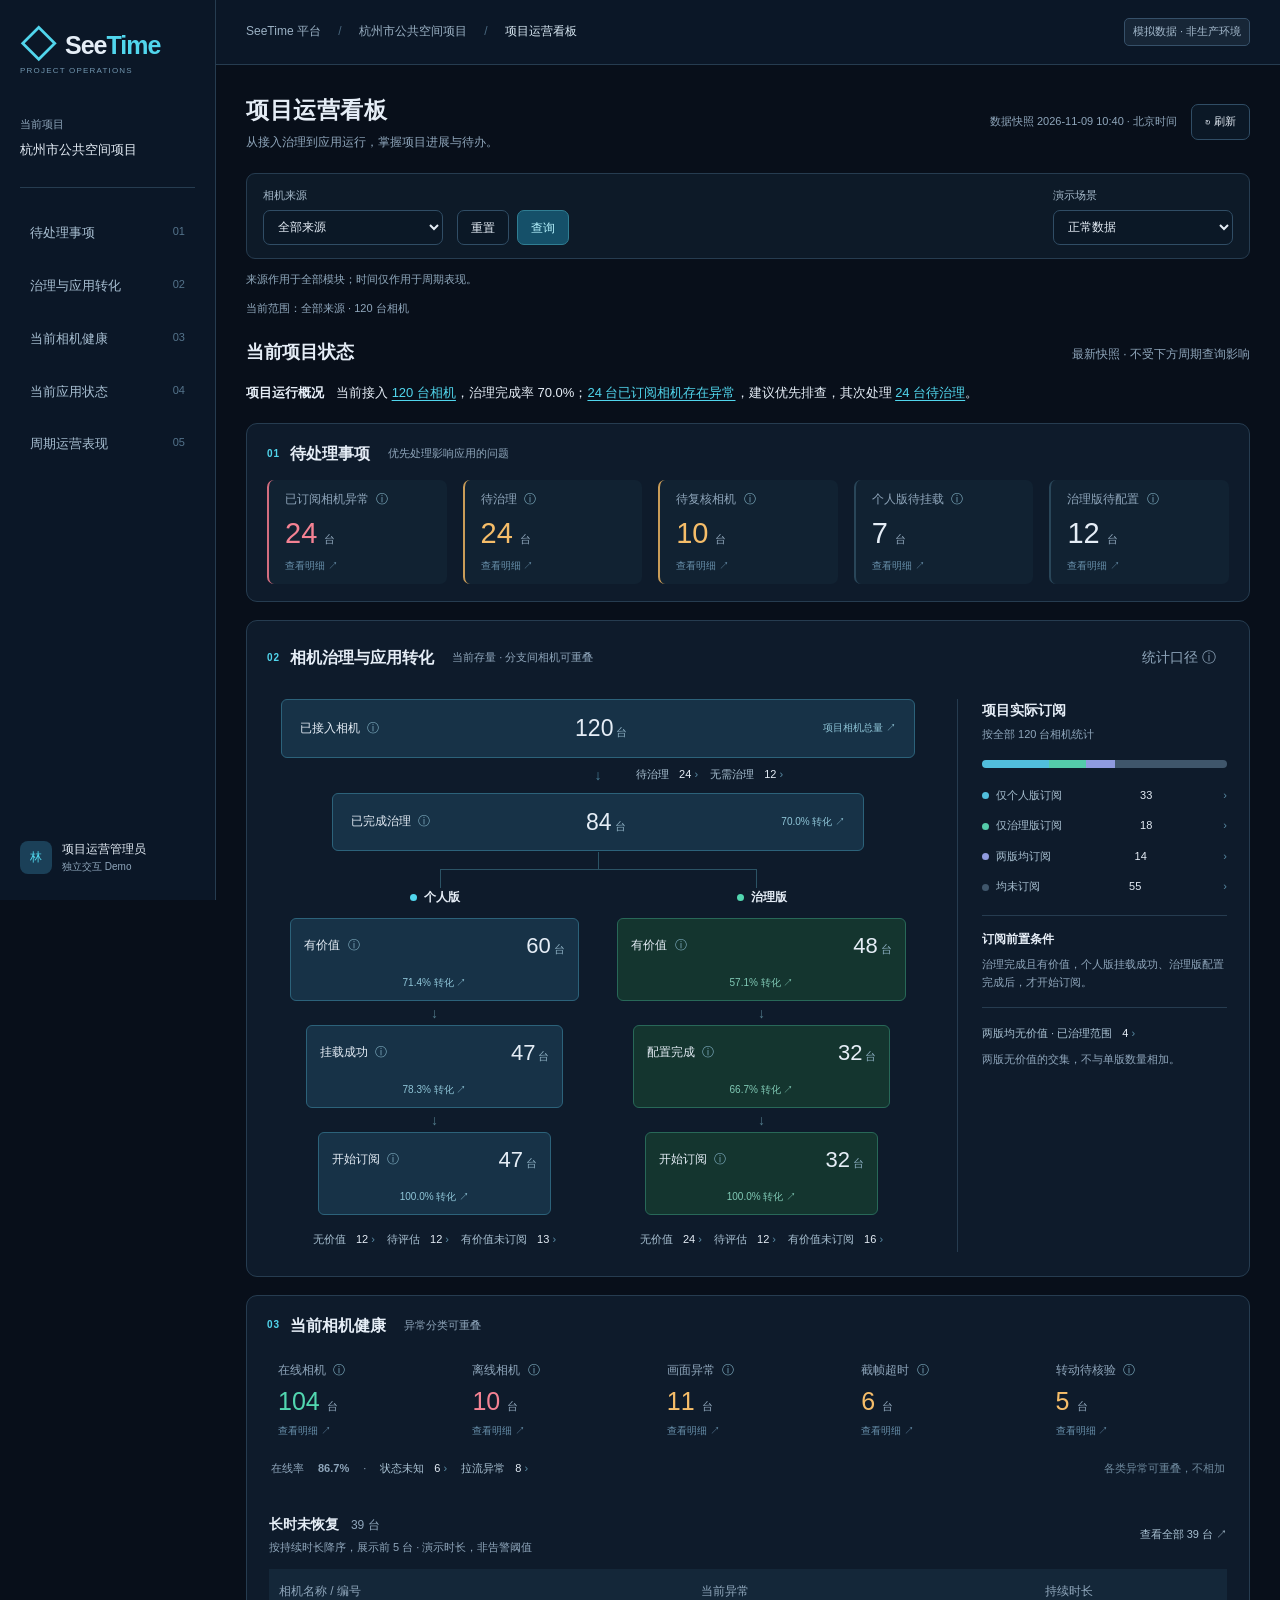
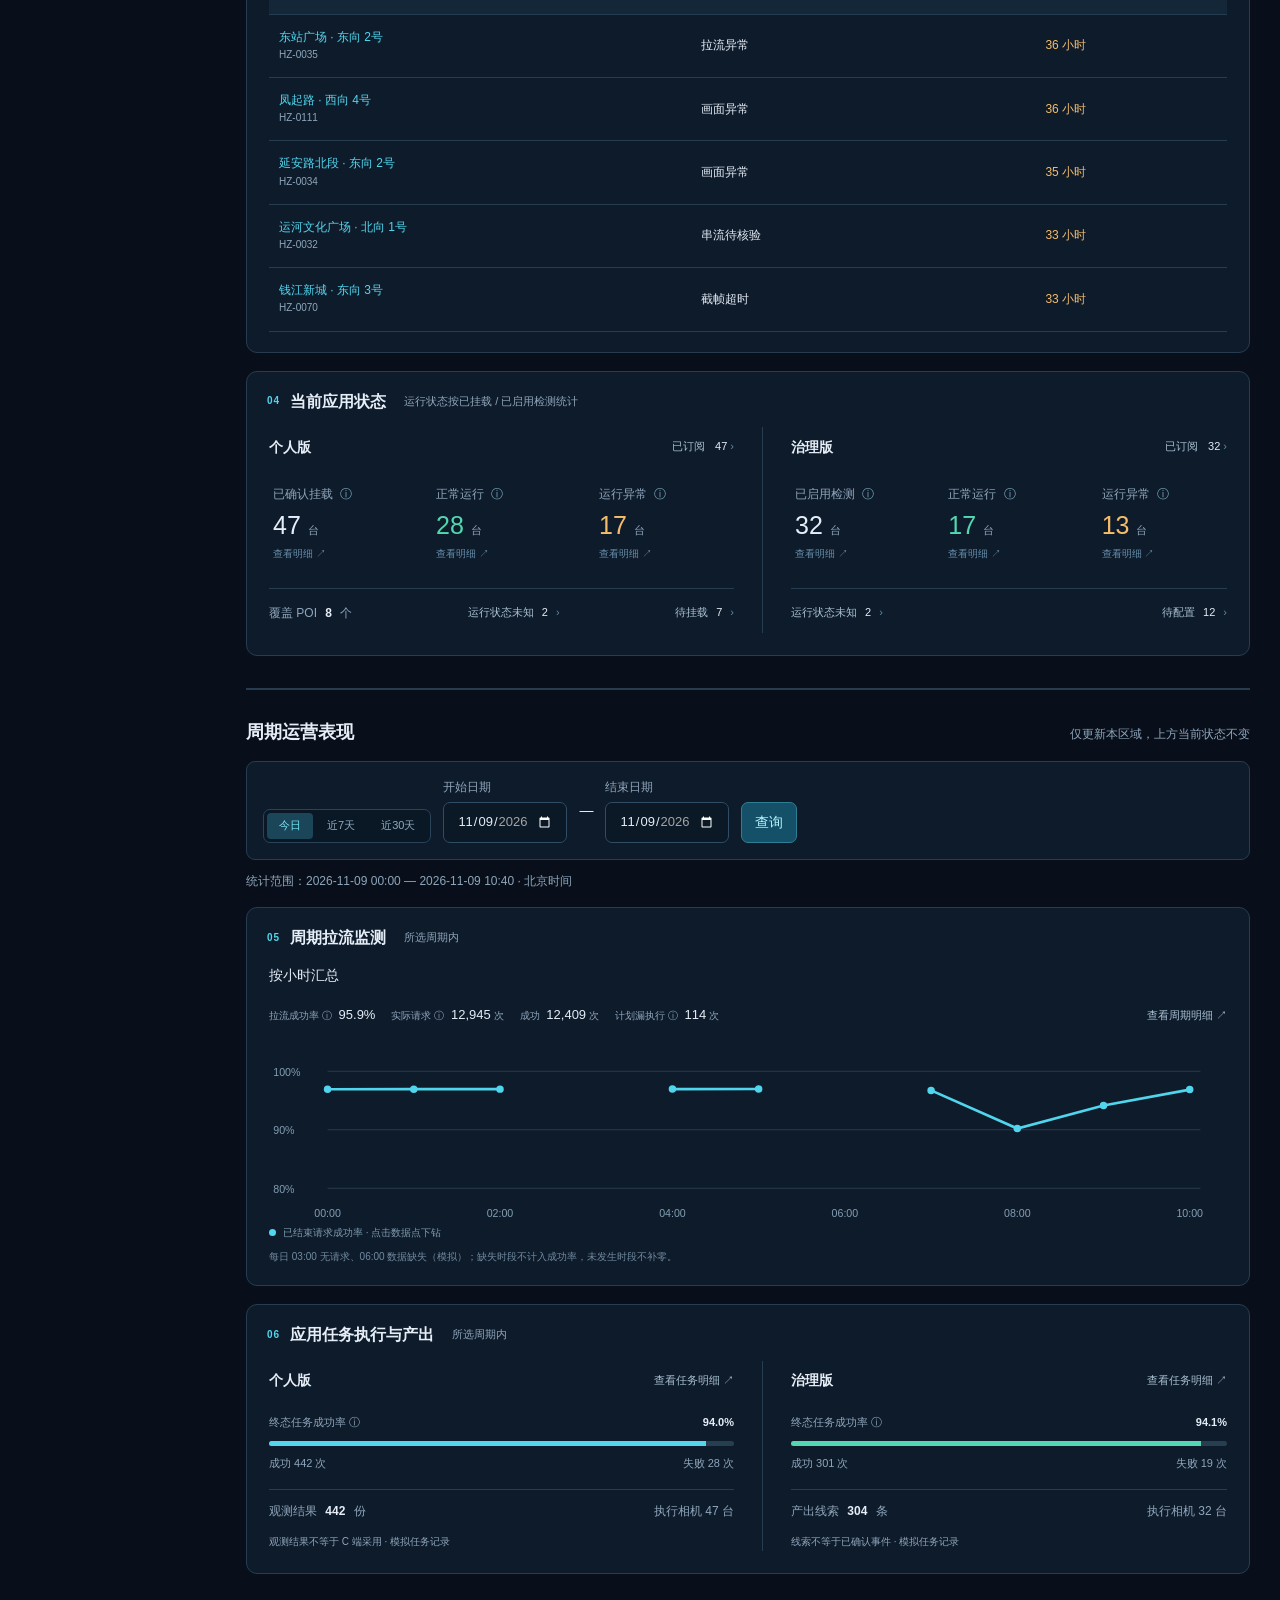
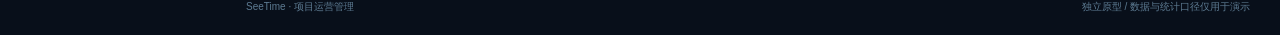
==== project-dashboard/index.html @ de6d5158 "fix: align dashboard subscription gates and anomaly review" ====
<!doctype html>
<html lang="zh-CN">
<head><meta charset="utf-8"><meta name="viewport" content="width=device-width,initial-scale=1"><title>SeeTime · 项目运营看板 Demo</title><link rel="stylesheet" href="css/dashboard.css"><link rel="stylesheet" href="css/platform.css?v=1"></head>
<body>
<aside class="sidebar"><a class="brand" href="#"><span class="brand-icon">◇</span>See<span>Time</span></a><div class="side-caption">PROJECT OPERATIONS</div><div class="project-label">当前项目</div><div class="project-name">杭州市公共空间项目</div><nav aria-label="模块导航"><a href="#tasks">待处理事项<span>01</span></a><a href="#conversion">治理与应用转化<span>02</span></a><a href="#health">当前相机健康<span>03</span></a><a href="#applications">当前应用状态<span>04</span></a><a href="#period">周期运营表现<span>05</span></a></nav><div class="sidebar-bottom"><span class="avatar">林</span><div>项目运营管理员<small>独立交互 Demo</small></div></div></aside>
<div class="shell"><header class="topbar"><span>SeeTime 平台 <i>/</i> 杭州市公共空间项目 <i>/</i> <strong>项目运营看板</strong></span><span class="demo-badge">模拟数据 · 非生产环境</span></header>
<main><div class="page-heading"><div><h1>项目运营看板</h1><p>从接入治理到应用运行，掌握项目进展与待办。</p></div><div class="update"><span id="updated">数据快照 2026-11-09 10:40 · 北京时间</span><button id="refresh">↻ 刷新</button></div></div>
<form id="filters" class="filters"><label>相机来源<select id="source"><option value="">全部来源</option><option>城市视频平台</option><option>社会接入</option></select></label><div class="filter-actions"><button type="button" id="reset">重置</button><button class="primary" type="submit">查询</button></div><label class="scenario">演示场景<select id="scenario"><option value="normal">正常数据</option><option value="empty">暂无相机</option><option value="failure">监测加载失败</option></select></label></form>
<p id="filter-message" class="time-note" role="status"></p><div id="scope" class="scope"></div><div class="region-heading"><h2>当前项目状态</h2><span>最新快照 · 不受下方周期查询影响</span></div><p id="project-summary" class="project-summary" aria-live="polite"></p><div id="dashboard"></div>
<footer>SeeTime · 项目运营管理 <span>独立原型 / 数据与统计口径仅用于演示</span></footer></main></div>
<dialog id="details"><div class="drawer-header"><div><small id="detail-context"></small><h2 id="detail-title"></h2></div><button id="close-details" aria-label="关闭明细">×</button></div><div id="detail-body"></div></dialog>
<div id="toast" role="status"></div>
<div id="metric-tooltip" role="tooltip" hidden></div>
<script src="js/platform-context.js?v=1"></script><script src="js/data.js"></script><script src="js/metrics.js"></script><script src="js/metric-help.js"></script><script src="js/app.js"></script>
<script src="js/platform-ready.js?v=1"></script></body></html>
---- project-dashboard/css/dashboard.css ----
:root{color-scheme:dark;--bg:#080f1a;--panel:#0e1b2b;--surface:#142738;--line:#263c50;--text:#e5edf6;--muted:#8fa6bb;--cyan:#51d6ed;--green:#52d7b0;--amber:#f5bd69;--red:#f48293}*{box-sizing:border-box}html{scroll-behavior:smooth;scroll-padding-top:25px}body{margin:0;background:var(--bg);color:var(--text);font:14px/1.6 -apple-system,BlinkMacSystemFont,"Segoe UI","PingFang SC",sans-serif}button,input,select{font:inherit}button,select,input{border:1px solid #304d65;border-radius:7px;color:var(--text);background:#0b1826;padding:8px 13px}button{cursor:pointer;transition:background .15s,border-color .15s}button:hover{background:#1b3448;border-color:#4e96ac}button:focus-visible,a:focus-visible,input:focus-visible,select:focus-visible,[role=button]:focus-visible{outline:2px solid var(--cyan);outline-offset:3px}a{color:inherit;text-decoration:none}button.primary{background:#155069;border-color:#307e93;color:#b7f4ff}button.quiet{border:0;color:var(--muted);background:transparent}h1,h2,h3,p{margin:0}h1{font-size:23px;font-weight:600;letter-spacing:.5px}h2{font-size:16px;font-weight:600}h3{font-size:14px;font-weight:600}p,small{color:var(--muted)}small{font-size:12px}strong,b{font-weight:600}.sidebar{width:216px;background:#0b1727;position:fixed;inset:0 auto 0 0;border-right:1px solid var(--line);padding:25px 20px;display:flex;flex-direction:column}.brand{font-size:25px;font-weight:700;display:flex;align-items:center;letter-spacing:-1px}.brand>span:last-child{color:var(--cyan)}.brand-icon{font-size:36px;color:var(--cyan);margin-right:10px}.side-caption{font-size:9px;letter-spacing:2px;color:#7296af;padding:0 0 38px 44px}.project-label{font-size:11px;color:var(--muted);margin-bottom:7px}.project-name{font-size:13px;padding-bottom:26px;border-bottom:1px solid var(--line)}nav{margin-top:24px;display:grid;gap:10px}nav a{padding:11px 10px;border-radius:7px;color:#a8bfd2;font-size:13px;display:flex;justify-content:space-between}nav a:hover{background:#163246;color:var(--cyan)}nav a span{color:#54738b;font-size:11px}.sidebar-bottom{margin-top:auto;display:flex;gap:10px;font-size:12px;align-items:center}.sidebar-bottom small{display:block;font-size:10px}.avatar{background:#1b4058;border-radius:8px;padding:7px 10px;color:var(--cyan)}.shell{margin-left:216px}.topbar{height:65px;padding:0 30px;border-bottom:1px solid var(--line);display:flex;align-items:center;justify-content:space-between;font-size:12px;background:#0b1727;color:#9bb1c4}.topbar i{font-style:normal;padding:0 14px;color:#49677e}.topbar strong{color:#d9e8f3;font-weight:400}.demo-badge{border:1px solid #365069;border-radius:5px;padding:4px 8px;font-size:11px;color:#a4b9cc;background:#172637;white-space:nowrap}main{padding:27px 30px 20px;max-width:1760px;margin:auto}.page-heading{display:flex;justify-content:space-between;align-items:center;margin-bottom:21px}.page-heading p{font-size:12px;margin-top:4px}.update{display:flex;gap:14px;align-items:center;color:var(--muted);font-size:11px}.filters{padding:13px 16px;border:1px solid var(--line);border-radius:9px;display:flex;gap:14px;align-items:end;background:#0d1a28}.filters label{display:grid;gap:5px;font-size:11px;color:#a5b9ca}.filters select{min-width:180px;font-size:12px;height:35px;padding:5px 10px}.filter-actions{display:flex;gap:8px}.filter-actions button{font-size:12px;height:35px}.filters .scenario{margin-left:auto}.scope{font-size:11px;color:var(--muted);margin:12px 0}.panel{border:1px solid var(--line);background:var(--panel);border-radius:11px;margin-bottom:18px;overflow:hidden}.section-heading{display:flex;justify-content:space-between;align-items:center;padding:17px 20px 13px;gap:12px}.section-heading>div:first-child{display:flex;align-items:center;gap:10px;flex-wrap:wrap}.section-no{font-size:10px;letter-spacing:1px;color:var(--cyan);font-weight:600}.section-sub{color:var(--muted);font-size:11px;margin-left:8px}.task-grid{display:grid;grid-template-columns:repeat(4,1fr);padding:0 20px 17px;gap:16px}.metric{text-align:left;border:0;background:transparent;padding:10px 16px;min-width:0;border-radius:7px}.metric>span{font-size:12px;color:var(--muted);display:block}.metric strong{font-size:29px;font-weight:500;line-height:1.7;display:block;font-variant-numeric:tabular-nums}.metric strong small{font-size:11px;margin-left:7px;font-weight:400}.metric em{font-size:10px;color:#668da8;font-style:normal;display:block}.task-grid .metric{border-left:2px solid #294659;background:#112232}.task-grid .metric.red{border-color:#d36d7f}.task-grid .metric.amber{border-color:#c99c58}.red{color:var(--red)}.green{color:var(--green)}.amber{color:var(--amber)}.cyan{color:var(--cyan)}.conversion-layout{display:grid;grid-template-columns:minmax(0,1fr) 270px;padding:9px 22px 24px;gap:30px}.funnel{padding:0 12px}.funnel-trunk{max-width:660px;margin:auto}.funnel-stage{width:var(--width);margin:auto;display:flex;align-items:center;justify-content:space-between;gap:12px;background:#173247;border:1px solid #2c627a;border-radius:6px;padding:10px 18px}.funnel-stage>span:first-child{font-size:12px}.funnel-stage strong{font-size:23px;font-weight:500;white-space:nowrap}.funnel-stage small{font-size:11px;color:#8caec1}.funnel-stage .conversion{font-size:10px;color:#8fc5d7;white-space:nowrap}.trunk-connector{height:35px;display:flex;align-items:center;justify-content:center;position:relative;color:#4c829b}.trunk-connector>div{position:absolute;left:56%;display:flex;gap:12px}.text-link{padding:3px 0;border:0;background:transparent;color:#a8c0d1;font-size:11px;border-radius:0;text-align:left}.text-link b{margin-left:7px;color:var(--text);font-weight:500}.text-link>span{color:#5a8ca6}.text-link:hover{color:var(--cyan);background:transparent}.branch-line{height:19px;width:50%;border:1px solid #2b5365;border-bottom:0;margin:18px auto 0;position:relative}.branch-line:before{content:'';height:18px;border-left:1px solid #2b5365;position:absolute;left:50%;top:-18px}.funnel-branches{display:grid;grid-template-columns:1fr 1fr;gap:20px}.funnel-branch h3{font-size:12px;text-align:center;margin:0 0 10px}.dot{display:inline-block;width:7px;height:7px;border-radius:50%;background:var(--cyan);margin-right:7px}.governance .dot{background:var(--green)}.funnel-branch .funnel-stage{flex-wrap:wrap;padding:9px 13px}.funnel-branch .conversion{width:100%;font-size:10px;text-align:center}.funnel-branch .funnel-stage strong{font-size:22px}.governance .funnel-stage{background:#14352f;border-color:#286858}.governance .conversion{color:#80c9b5}.flow-arrow{text-align:center;color:#527c8c;line-height:24px}.branch-exits{display:flex;justify-content:center;gap:12px;flex-wrap:wrap;margin-top:13px}.conversion-aside{border-left:1px solid var(--line);padding-left:24px}.conversion-aside p{font-size:11px;margin:5px 0 12px}.subscription-bar{display:flex;height:8px;border-radius:4px;overflow:hidden;margin:16px 0}.seg-0{background:#51bedc}.seg-1{background:#54cbaa}.seg-2{background:#8f9bdf}.seg-3{background:#3f566b}.subscription-list>div{display:flex;align-items:center;margin:7px 0}.subscription-list .text-link{flex:1;display:flex;justify-content:space-between}.aside-rule{border-top:1px solid var(--line);padding-top:14px;margin-top:16px}.aside-rule h3{font-size:12px;margin-bottom:7px}.aside-rule>.text-link{display:block}.health-metrics{display:grid;grid-template-columns:repeat(5,1fr);padding:0 15px}.health-metrics .metric strong{font-size:25px}.health-note{padding:8px 24px 16px;display:flex;align-items:center;gap:14px;font-size:11px;color:var(--muted);flex-wrap:wrap}.health-note>span:last-child{margin-left:auto;color:#6e899d}.monitor-grid{padding:20px 22px;border-top:1px solid var(--line);display:grid;grid-template-columns:minmax(0,1fr) 240px;gap:25px}.trend-head{display:flex;align-items:center;justify-content:space-between;gap:8px}.trend-controls{display:flex;gap:9px;align-items:center}.segmented{display:flex;gap:2px;background:#0a1826;border-radius:7px;border:1px solid #29445a;padding:3px}.segmented button{border:0;background:transparent;color:#8ea8bc;padding:4px 12px;font-size:11px;border-radius:4px}.segmented button.active{background:#1b4558;color:#76e6f7}.trend-controls input{font-size:11px;padding:5px;width:128px}.chart-summary{display:flex;gap:16px;margin:18px 0 6px;align-items:center;font-size:10px;color:var(--muted);flex-wrap:wrap}.chart-summary b{color:var(--text);margin-left:4px;font-size:13px;font-weight:500}.chart-summary .text-link{margin-left:auto}.trend-chart{width:100%;display:block;min-height:160px}.trend-chart text{fill:#839eb3;font-size:10px}.chart-point{cursor:pointer}.chart-point:hover circle:last-of-type{r:6;fill:#fff}.chart-foot{display:flex;justify-content:space-between;font-size:10px;color:#7e9bb0;gap:12px;flex-wrap:wrap}.chart-note{font-size:10px;margin-top:8px;color:#728ba1}.abnormal-list{padding-left:22px;border-left:1px solid var(--line)}.abnormal-list p{font-size:11px;margin:4px 0 9px}.abnormal-row{display:flex;justify-content:space-between;align-items:center;gap:8px;width:100%;border:0;border-radius:0;border-bottom:1px solid var(--line);padding:13px 0;background:transparent;text-align:left}.abnormal-row strong{font-size:11px;font-weight:400}.abnormal-row small{display:block;font-size:10px}.abnormal-row b{font-size:13px;color:var(--amber);font-weight:500}.abnormal-list>small{font-size:10px;display:block;margin-top:12px}.applications{display:grid;grid-template-columns:1fr 1fr;padding:0 22px 22px;gap:28px}.app-block+.app-block{border-left:1px solid var(--line);padding-left:28px}.app-title{display:flex;align-items:center;gap:10px;padding:8px 0}.app-title p{font-size:11px}.app-title>.text-link{margin-left:auto}.app-icon{color:var(--cyan);font-size:25px}.governance .app-icon{color:var(--green)}.app-metrics{display:grid;grid-template-columns:repeat(3,1fr);margin:8px -12px}.app-metrics .metric strong{font-size:25px}.execution{margin-top:14px}.execution>div:not(.execution-track){display:flex;justify-content:space-between;font-size:11px;color:var(--muted)}.execution b{color:var(--text)}.execution-track{height:5px;background:#253e50;border-radius:5px;margin:9px 0;overflow:hidden}.execution-track>span{height:100%;display:block;background:var(--cyan)}.governance .execution-track>span{background:var(--green)}.app-bottom{display:flex;justify-content:space-between;align-items:center;border-top:1px solid var(--line);padding-top:12px;margin:16px 0 8px;font-size:12px;color:var(--muted)}.app-bottom b{color:var(--text);margin:0 5px}.app-block>small{font-size:10px}footer{display:flex;justify-content:space-between;color:#5d7b92;font-size:10px;margin-top:25px}.empty{text-align:center;padding:55px 20px}.empty p{margin:8px 0 18px}.empty-banner{padding:12px;background:#102a3c;border:1px solid #315d74;color:#afd9e8;border-radius:8px;margin-bottom:15px}.no-data{text-align:center;padding:25px;color:var(--muted)}dialog{position:fixed;inset:0 0 0 auto;margin:0;height:100dvh;max-height:100dvh;width:min(760px,95vw);max-width:95vw;border:0;border-left:1px solid #35536d;background:#101f30;color:var(--text);padding:0;box-shadow:-15px 0 70px #0007}dialog::backdrop{background:#020a14a8;backdrop-filter:blur(3px)}.drawer-header{padding:23px 25px;display:flex;justify-content:space-between;gap:20px;align-items:center;border-bottom:1px solid var(--line);position:sticky;top:0;background:#101f30;z-index:1}.drawer-header small{font-size:11px}.drawer-header h2{margin-top:7px;font-size:19px}.drawer-header button{font-size:20px;padding:1px 10px}#detail-body{padding:22px 25px}.drawer-description{font-size:12px;margin-bottom:18px}.table-wrap{overflow:auto}table{width:100%;border-collapse:collapse;font-size:12px;white-space:nowrap}th{text-align:left;font-weight:400;color:var(--muted);background:#142739}th,td{padding:13px 10px;border-bottom:1px solid var(--line)}.camera-link{background:transparent;border:0;padding:0;text-align:left;color:var(--cyan);font-size:12px}.camera-link small{display:block;font-size:10px}.definition h3{margin:22px 0 8px}.definition p{font-size:13px}.camera-profile dl>div{display:grid;grid-template-columns:130px 1fr;padding:15px 0;border-bottom:1px solid var(--line)}dt{color:var(--muted)}dd{margin:0}.camera-profile p{font-size:12px;margin-top:24px}#toast{position:fixed;bottom:25px;left:50%;transform:translateX(-50%);padding:10px 20px;background:#1a4b49;border:1px solid #3b8e88;border-radius:8px;opacity:0;pointer-events:none;transition:opacity .2s;font-size:12px;z-index:5}#toast.visible{opacity:1}
@media(min-width:1700px){main{padding:32px 42px}.conversion-layout{grid-template-columns:1fr 320px}.funnel{padding:0 50px}.monitor-grid{grid-template-columns:1fr 300px}.funnel-stage{padding:12px 20px}}
@media(max-width:1200px){.sidebar{width:175px;padding:20px 12px}.shell{margin-left:175px}main{padding:22px 20px}.topbar{padding:0 20px}.section-sub{display:none}.conversion-layout{grid-template-columns:1fr 230px;gap:15px}.funnel{padding:0}.monitor-grid{grid-template-columns:1fr}.abnormal-list{border-left:0;padding-left:0;display:none}.branch-exits{gap:7px}.filters select{min-width:145px}.funnel-stage .conversion{font-size:9px}.trunk-connector>div{left:58%}}
@media(max-width:850px){.sidebar{display:none}.shell{margin-left:0}.topbar{height:54px}.topbar>span:first-child{font-size:10px}.topbar i{padding:0 5px}.conversion-layout{grid-template-columns:1fr}.conversion-aside{border-left:0;border-top:1px solid var(--line);padding:15px 0 0;display:grid;grid-template-columns:1fr 1fr;gap:10px 25px}.conversion-aside>h3,.conversion-aside>p,.subscription-bar{grid-column:1/-1;margin:0}.subscription-list{grid-row:4/6}.aside-rule{margin:0;border:0;padding:0}.task-grid{gap:8px;padding:0 12px 14px}.metric{padding:8px}.metric strong{font-size:24px}.filters{flex-wrap:wrap}.filters .scenario{margin-left:0}.filters select{min-width:140px}.applications{gap:18px}.app-block+.app-block{padding-left:18px}.update>span{display:none}}
@media(max-width:540px){main{padding:18px 12px}.topbar .demo-badge{display:none}h1{font-size:21px}.page-heading p{font-size:11px}.filters label{flex:1}.filters select{min-width:0;width:100%}.filters .scenario{flex-basis:100%;display:flex;align-items:center}.filters .scenario select{width:auto;flex:1}.task-grid{grid-template-columns:repeat(2,1fr)}.section-heading{padding:16px 14px;flex-wrap:wrap}.conversion-layout{padding:6px 12px 18px}.funnel-stage{padding:8px 10px;gap:5px}.funnel-stage .conversion{font-size:9px}.funnel-stage strong{font-size:20px}.trunk-connector>div{gap:5px;left:57%}.text-link{font-size:10px}.funnel-branches{gap:8px}.funnel-branch .funnel-stage{padding:7px}.funnel-branch .funnel-stage>span:first-child{font-size:11px}.funnel-branch .funnel-stage strong{font-size:19px}.branch-exits{flex-direction:column;align-items:center}.conversion-aside{grid-template-columns:1fr}.subscription-list{grid-row:auto}.aside-rule{border-top:1px solid var(--line);padding-top:12px}.health-metrics{grid-template-columns:repeat(3,1fr);padding:0 8px}.health-note{padding:8px 16px;font-size:10px;gap:8px}.monitor-grid{padding:15px 12px}.trend-head{flex-wrap:wrap}.chart-summary{gap:8px}.trend-chart{min-height:140px}.applications{grid-template-columns:1fr;padding:0 15px 20px}.app-block+.app-block{padding:20px 0 0;border-left:0;border-top:1px solid var(--line)}footer{gap:10px;flex-wrap:wrap}.drawer-header{padding:18px}#detail-body{padding:18px}}
@media(prefers-reduced-motion:reduce){*{scroll-behavior:auto!important;transition:none!important}}
.app-extra{display:flex;justify-content:space-between;margin-bottom:7px}.brand-icon{line-height:1}.side-caption{white-space:nowrap;font-size:8px;letter-spacing:1.2px;padding-left:0}
.time-note{font-size:11px;color:#90a9bd;margin:12px 0 0}.help-icon{font-style:normal;color:#7eacbf;font-size:12px;margin-left:4px}.metric:hover .help-icon,.metric:focus .help-icon{color:var(--cyan)}#metric-tooltip{position:fixed;z-index:20;max-width:min(340px,calc(100vw - 20px));padding:13px 15px;border:1px solid #44647b;border-radius:8px;background:#192e40;color:#d6e4ef;box-shadow:0 8px 30px #0005;font-size:12px;line-height:1.8;pointer-events:none}#metric-tooltip[hidden]{display:none}
@media(max-width:850px){.update>span{display:block;max-width:145px;font-size:10px}.page-heading{gap:12px}.update{flex-wrap:wrap;justify-content:flex-end;gap:5px}.time-note{font-size:10px}}

.project-summary{display:flex;align-items:baseline;gap:12px;margin:0 0 18px;line-height:1.9;color:var(--text);font-size:13px}.project-summary>strong{flex-shrink:0;font-size:13px}.summary-link{display:inline;border:0;border-radius:2px;background:transparent;padding:0;color:var(--cyan);font:inherit;text-decoration:underline;text-underline-offset:3px}.summary-link:hover{background:transparent;color:#b7f4ff}@media(max-width:540px){.project-summary{display:block}.project-summary>strong{display:block;margin-bottom:4px}}

.region-heading{display:flex;align-items:baseline;justify-content:space-between;gap:12px;margin:20px 0 14px}.region-heading h2{font-size:18px}.region-heading>span{font-size:12px;color:var(--muted)}.period-region{border-top:2px solid var(--line);margin-top:32px;padding-top:8px}.period-filter{display:flex;align-items:end;gap:12px;flex-wrap:wrap;padding:16px;background:var(--panel);border:1px solid var(--line);border-radius:9px}.period-filter label{display:grid;gap:5px;font-size:12px;color:var(--muted)}.period-filter>span{align-self:center}.period-filter input{max-width:100%;font-size:13px}.period-range{font-size:12px;margin:12px 0 16px}.period-chart{padding:0 22px 20px}.current-abnormal{padding:0 22px 20px}.current-abnormal .abnormal-list{border-left:0;padding-left:0}.current-abnormal .abnormal-row{display:inline-flex;width:31%;margin-right:2%;vertical-align:top}#period-message{color:var(--amber);font-size:12px}@media(max-width:650px){.region-heading{align-items:start;flex-direction:column;gap:4px}.period-filter{gap:8px}.period-filter .segmented{width:100%}.current-abnormal .abnormal-row{display:flex;width:100%;margin-right:0}.period-chart{padding:0 12px 16px}}

/* Keep operational exceptions available at narrow widths. */
.current-abnormal .abnormal-list{display:block}#filter-message.amber{color:var(--amber)}[data-help]:focus-visible{outline:2px solid var(--cyan);outline-offset:3px}#back-detail{margin-bottom:16px;color:var(--cyan)}

/* Bounded anomaly preview and full-list browsing. */
.task-grid{grid-template-columns:repeat(5,minmax(0,1fr))}.abnormal-heading{display:flex;justify-content:space-between;align-items:center;gap:16px;margin:16px 0 12px}.abnormal-heading h3 small{font-size:12px;color:var(--muted);font-weight:400;margin-left:8px}.abnormal-heading p{font-size:11px;color:var(--muted);margin-top:4px}.abnormal-table{white-space:normal;table-layout:fixed}.abnormal-table th:first-child{width:44%}.abnormal-table th:last-child{width:20%}.abnormal-table td{overflow-wrap:anywhere}.abnormal-filter{display:flex;gap:10px;align-items:end;flex-wrap:wrap;margin-bottom:18px}.abnormal-filter label{display:grid;gap:5px;flex:1;min-width:130px;color:var(--muted);font-size:12px}.abnormal-filter input,.abnormal-filter select{width:100%;min-width:0}.abnormal-pagination{display:flex;gap:10px;justify-content:flex-end;align-items:center;margin-top:18px;font-size:12px}button:disabled{opacity:.4;cursor:default}@media(max-width:850px){.task-grid{grid-template-columns:repeat(3,minmax(0,1fr))}}@media(max-width:540px){.task-grid{grid-template-columns:repeat(2,minmax(0,1fr))}.current-abnormal{padding:0 12px 16px}.abnormal-heading{align-items:start}.abnormal-table th,.abnormal-table td{padding:10px 5px}.abnormal-heading .text-link{white-space:nowrap}}
---- project-dashboard/css/platform.css ----
body.platform-embedded>.sidebar,body.platform-embedded .topbar,body.platform-embedded main>footer{display:none}body.platform-embedded .shell{margin-left:0}body.platform-embedded main{max-width:none;padding:20px 24px 32px}.platform-scope{display:flex;align-items:center;flex-wrap:wrap;gap:10px;margin:0 0 16px;padding:10px 12px;border:1px solid #30465e;border-radius:7px;color:#9fb7c9;font-size:12px;background:#0f2030}.platform-scope span{flex:1;min-width:200px}.platform-scope button{font-size:12px}@media(max-width:600px){body.platform-embedded main{padding:16px 12px}.page-heading{flex-wrap:wrap}.update{margin-left:auto}}
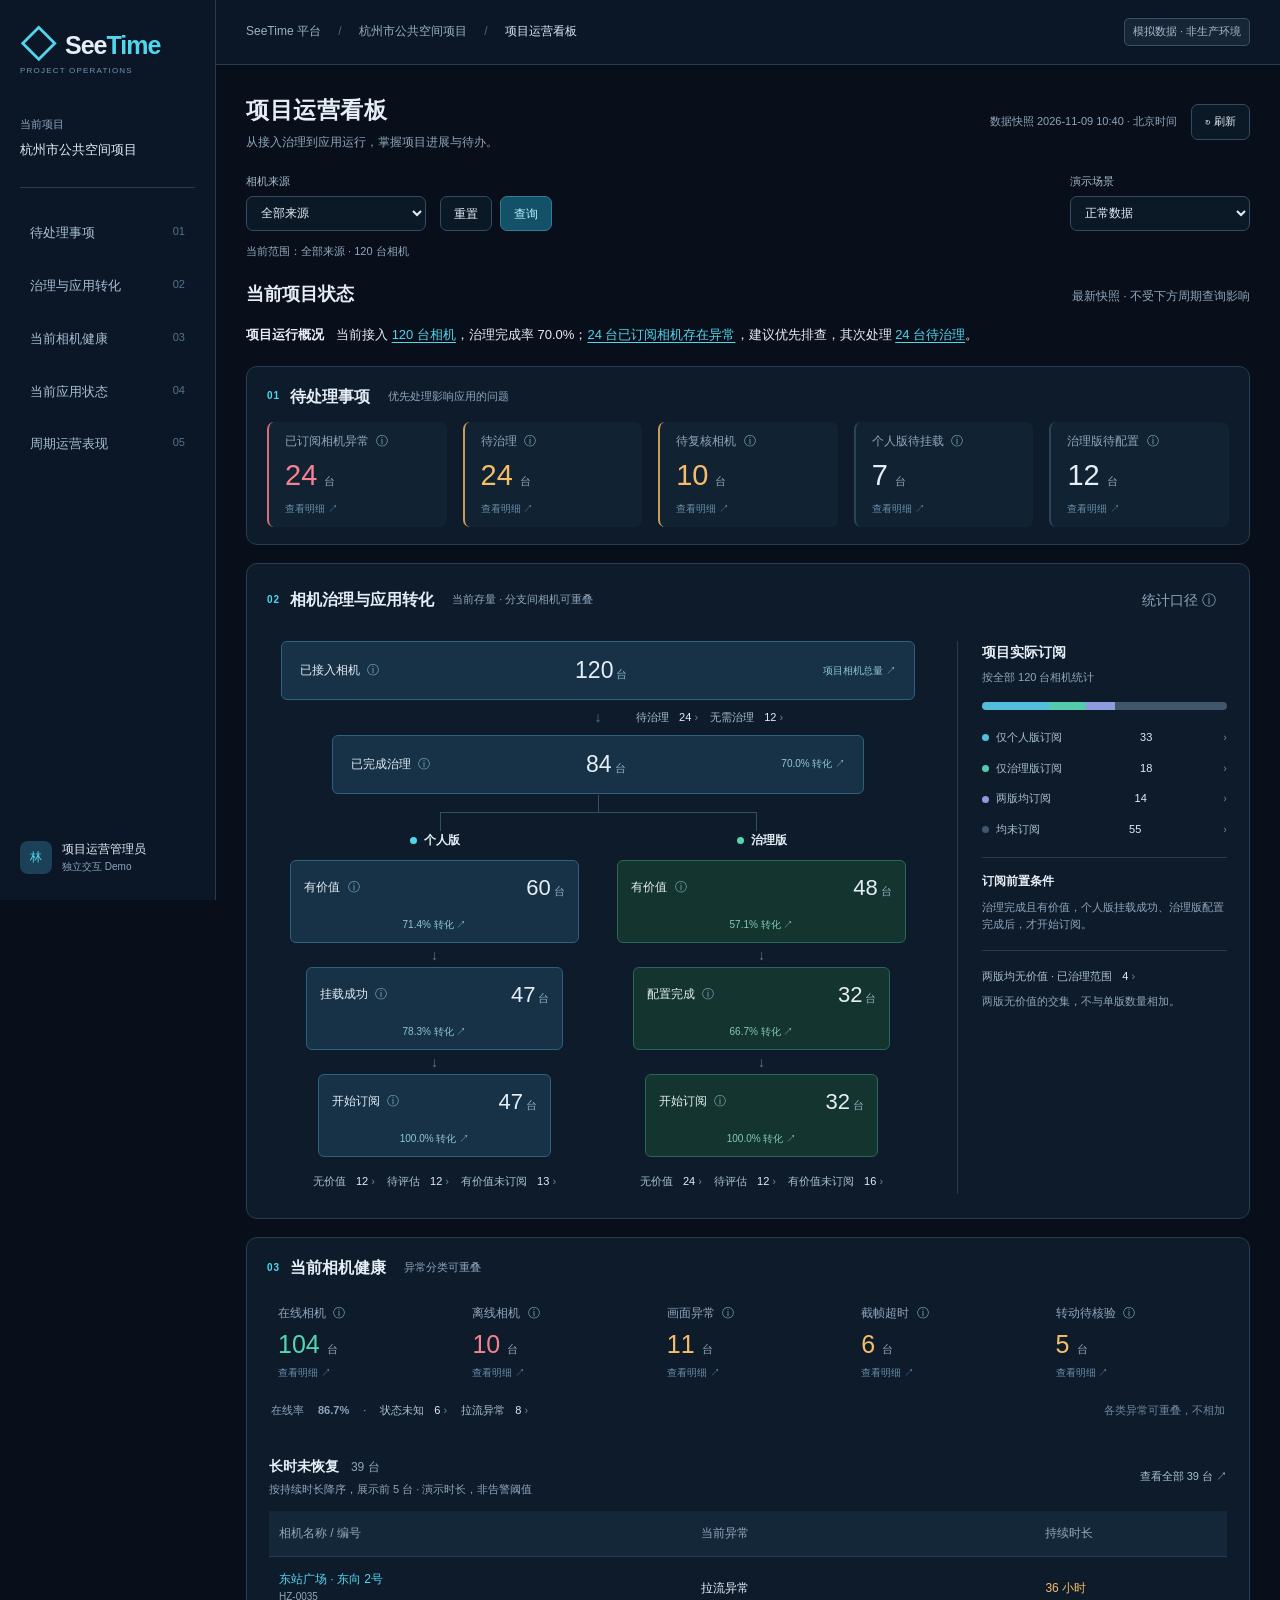
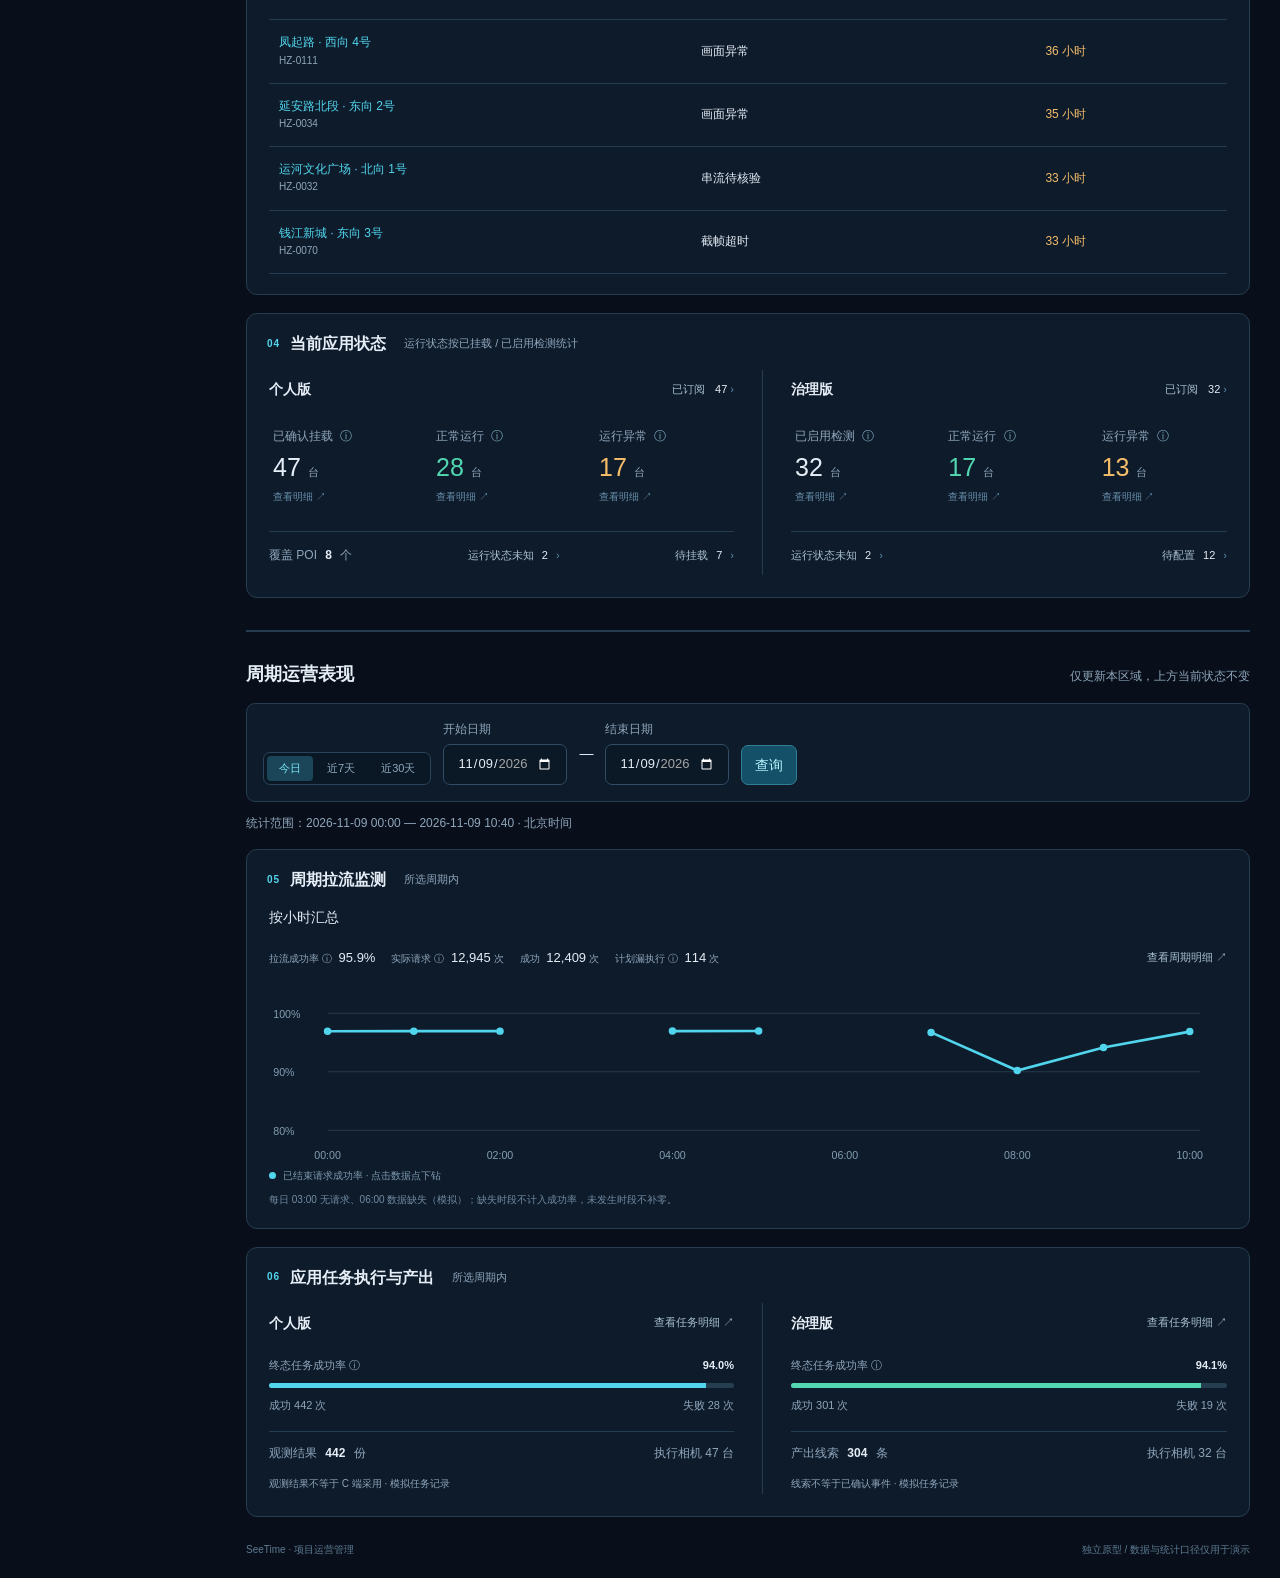
==== commit 4fc362b2: "style: simplify dashboard filter toolbar" ====
--- a/project-dashboard/index.html
+++ b/project-dashboard/index.html
@@ -6,7 +6,7 @@
 <div class="shell"><header class="topbar"><span>SeeTime 平台 <i>/</i> 杭州市公共空间项目 <i>/</i> <strong>项目运营看板</strong></span><span class="demo-badge">模拟数据 · 非生产环境</span></header>
 <main><div class="page-heading"><div><h1>项目运营看板</h1><p>从接入治理到应用运行，掌握项目进展与待办。</p></div><div class="update"><span id="updated">数据快照 2026-11-09 10:40 · 北京时间</span><button id="refresh">↻ 刷新</button></div></div>
 <form id="filters" class="filters"><label>相机来源<select id="source"><option value="">全部来源</option><option>城市视频平台</option><option>社会接入</option></select></label><div class="filter-actions"><button type="button" id="reset">重置</button><button class="primary" type="submit">查询</button></div><label class="scenario">演示场景<select id="scenario"><option value="normal">正常数据</option><option value="empty">暂无相机</option><option value="failure">监测加载失败</option></select></label></form>
-<p id="filter-message" class="time-note" role="status"></p><div id="scope" class="scope"></div><div class="region-heading"><h2>当前项目状态</h2><span>最新快照 · 不受下方周期查询影响</span></div><p id="project-summary" class="project-summary" aria-live="polite"></p><div id="dashboard"></div>
+<p id="filter-message" hidden class="time-note" role="status"></p><div id="scope" class="scope"></div><div class="region-heading"><h2>当前项目状态</h2><span>最新快照 · 不受下方周期查询影响</span></div><p id="project-summary" class="project-summary" aria-live="polite"></p><div id="dashboard"></div>
 <footer>SeeTime · 项目运营管理 <span>独立原型 / 数据与统计口径仅用于演示</span></footer></main></div>
 <dialog id="details"><div class="drawer-header"><div><small id="detail-context"></small><h2 id="detail-title"></h2></div><button id="close-details" aria-label="关闭明细">×</button></div><div id="detail-body"></div></dialog>
 <div id="toast" role="status"></div>
--- a/project-dashboard/css/dashboard.css
+++ b/project-dashboard/css/dashboard.css
@@ -1,4 +1,4 @@
-:root{color-scheme:dark;--bg:#080f1a;--panel:#0e1b2b;--surface:#142738;--line:#263c50;--text:#e5edf6;--muted:#8fa6bb;--cyan:#51d6ed;--green:#52d7b0;--amber:#f5bd69;--red:#f48293}*{box-sizing:border-box}html{scroll-behavior:smooth;scroll-padding-top:25px}body{margin:0;background:var(--bg);color:var(--text);font:14px/1.6 -apple-system,BlinkMacSystemFont,"Segoe UI","PingFang SC",sans-serif}button,input,select{font:inherit}button,select,input{border:1px solid #304d65;border-radius:7px;color:var(--text);background:#0b1826;padding:8px 13px}button{cursor:pointer;transition:background .15s,border-color .15s}button:hover{background:#1b3448;border-color:#4e96ac}button:focus-visible,a:focus-visible,input:focus-visible,select:focus-visible,[role=button]:focus-visible{outline:2px solid var(--cyan);outline-offset:3px}a{color:inherit;text-decoration:none}button.primary{background:#155069;border-color:#307e93;color:#b7f4ff}button.quiet{border:0;color:var(--muted);background:transparent}h1,h2,h3,p{margin:0}h1{font-size:23px;font-weight:600;letter-spacing:.5px}h2{font-size:16px;font-weight:600}h3{font-size:14px;font-weight:600}p,small{color:var(--muted)}small{font-size:12px}strong,b{font-weight:600}.sidebar{width:216px;background:#0b1727;position:fixed;inset:0 auto 0 0;border-right:1px solid var(--line);padding:25px 20px;display:flex;flex-direction:column}.brand{font-size:25px;font-weight:700;display:flex;align-items:center;letter-spacing:-1px}.brand>span:last-child{color:var(--cyan)}.brand-icon{font-size:36px;color:var(--cyan);margin-right:10px}.side-caption{font-size:9px;letter-spacing:2px;color:#7296af;padding:0 0 38px 44px}.project-label{font-size:11px;color:var(--muted);margin-bottom:7px}.project-name{font-size:13px;padding-bottom:26px;border-bottom:1px solid var(--line)}nav{margin-top:24px;display:grid;gap:10px}nav a{padding:11px 10px;border-radius:7px;color:#a8bfd2;font-size:13px;display:flex;justify-content:space-between}nav a:hover{background:#163246;color:var(--cyan)}nav a span{color:#54738b;font-size:11px}.sidebar-bottom{margin-top:auto;display:flex;gap:10px;font-size:12px;align-items:center}.sidebar-bottom small{display:block;font-size:10px}.avatar{background:#1b4058;border-radius:8px;padding:7px 10px;color:var(--cyan)}.shell{margin-left:216px}.topbar{height:65px;padding:0 30px;border-bottom:1px solid var(--line);display:flex;align-items:center;justify-content:space-between;font-size:12px;background:#0b1727;color:#9bb1c4}.topbar i{font-style:normal;padding:0 14px;color:#49677e}.topbar strong{color:#d9e8f3;font-weight:400}.demo-badge{border:1px solid #365069;border-radius:5px;padding:4px 8px;font-size:11px;color:#a4b9cc;background:#172637;white-space:nowrap}main{padding:27px 30px 20px;max-width:1760px;margin:auto}.page-heading{display:flex;justify-content:space-between;align-items:center;margin-bottom:21px}.page-heading p{font-size:12px;margin-top:4px}.update{display:flex;gap:14px;align-items:center;color:var(--muted);font-size:11px}.filters{padding:13px 16px;border:1px solid var(--line);border-radius:9px;display:flex;gap:14px;align-items:end;background:#0d1a28}.filters label{display:grid;gap:5px;font-size:11px;color:#a5b9ca}.filters select{min-width:180px;font-size:12px;height:35px;padding:5px 10px}.filter-actions{display:flex;gap:8px}.filter-actions button{font-size:12px;height:35px}.filters .scenario{margin-left:auto}.scope{font-size:11px;color:var(--muted);margin:12px 0}.panel{border:1px solid var(--line);background:var(--panel);border-radius:11px;margin-bottom:18px;overflow:hidden}.section-heading{display:flex;justify-content:space-between;align-items:center;padding:17px 20px 13px;gap:12px}.section-heading>div:first-child{display:flex;align-items:center;gap:10px;flex-wrap:wrap}.section-no{font-size:10px;letter-spacing:1px;color:var(--cyan);font-weight:600}.section-sub{color:var(--muted);font-size:11px;margin-left:8px}.task-grid{display:grid;grid-template-columns:repeat(4,1fr);padding:0 20px 17px;gap:16px}.metric{text-align:left;border:0;background:transparent;padding:10px 16px;min-width:0;border-radius:7px}.metric>span{font-size:12px;color:var(--muted);display:block}.metric strong{font-size:29px;font-weight:500;line-height:1.7;display:block;font-variant-numeric:tabular-nums}.metric strong small{font-size:11px;margin-left:7px;font-weight:400}.metric em{font-size:10px;color:#668da8;font-style:normal;display:block}.task-grid .metric{border-left:2px solid #294659;background:#112232}.task-grid .metric.red{border-color:#d36d7f}.task-grid .metric.amber{border-color:#c99c58}.red{color:var(--red)}.green{color:var(--green)}.amber{color:var(--amber)}.cyan{color:var(--cyan)}.conversion-layout{display:grid;grid-template-columns:minmax(0,1fr) 270px;padding:9px 22px 24px;gap:30px}.funnel{padding:0 12px}.funnel-trunk{max-width:660px;margin:auto}.funnel-stage{width:var(--width);margin:auto;display:flex;align-items:center;justify-content:space-between;gap:12px;background:#173247;border:1px solid #2c627a;border-radius:6px;padding:10px 18px}.funnel-stage>span:first-child{font-size:12px}.funnel-stage strong{font-size:23px;font-weight:500;white-space:nowrap}.funnel-stage small{font-size:11px;color:#8caec1}.funnel-stage .conversion{font-size:10px;color:#8fc5d7;white-space:nowrap}.trunk-connector{height:35px;display:flex;align-items:center;justify-content:center;position:relative;color:#4c829b}.trunk-connector>div{position:absolute;left:56%;display:flex;gap:12px}.text-link{padding:3px 0;border:0;background:transparent;color:#a8c0d1;font-size:11px;border-radius:0;text-align:left}.text-link b{margin-left:7px;color:var(--text);font-weight:500}.text-link>span{color:#5a8ca6}.text-link:hover{color:var(--cyan);background:transparent}.branch-line{height:19px;width:50%;border:1px solid #2b5365;border-bottom:0;margin:18px auto 0;position:relative}.branch-line:before{content:'';height:18px;border-left:1px solid #2b5365;position:absolute;left:50%;top:-18px}.funnel-branches{display:grid;grid-template-columns:1fr 1fr;gap:20px}.funnel-branch h3{font-size:12px;text-align:center;margin:0 0 10px}.dot{display:inline-block;width:7px;height:7px;border-radius:50%;background:var(--cyan);margin-right:7px}.governance .dot{background:var(--green)}.funnel-branch .funnel-stage{flex-wrap:wrap;padding:9px 13px}.funnel-branch .conversion{width:100%;font-size:10px;text-align:center}.funnel-branch .funnel-stage strong{font-size:22px}.governance .funnel-stage{background:#14352f;border-color:#286858}.governance .conversion{color:#80c9b5}.flow-arrow{text-align:center;color:#527c8c;line-height:24px}.branch-exits{display:flex;justify-content:center;gap:12px;flex-wrap:wrap;margin-top:13px}.conversion-aside{border-left:1px solid var(--line);padding-left:24px}.conversion-aside p{font-size:11px;margin:5px 0 12px}.subscription-bar{display:flex;height:8px;border-radius:4px;overflow:hidden;margin:16px 0}.seg-0{background:#51bedc}.seg-1{background:#54cbaa}.seg-2{background:#8f9bdf}.seg-3{background:#3f566b}.subscription-list>div{display:flex;align-items:center;margin:7px 0}.subscription-list .text-link{flex:1;display:flex;justify-content:space-between}.aside-rule{border-top:1px solid var(--line);padding-top:14px;margin-top:16px}.aside-rule h3{font-size:12px;margin-bottom:7px}.aside-rule>.text-link{display:block}.health-metrics{display:grid;grid-template-columns:repeat(5,1fr);padding:0 15px}.health-metrics .metric strong{font-size:25px}.health-note{padding:8px 24px 16px;display:flex;align-items:center;gap:14px;font-size:11px;color:var(--muted);flex-wrap:wrap}.health-note>span:last-child{margin-left:auto;color:#6e899d}.monitor-grid{padding:20px 22px;border-top:1px solid var(--line);display:grid;grid-template-columns:minmax(0,1fr) 240px;gap:25px}.trend-head{display:flex;align-items:center;justify-content:space-between;gap:8px}.trend-controls{display:flex;gap:9px;align-items:center}.segmented{display:flex;gap:2px;background:#0a1826;border-radius:7px;border:1px solid #29445a;padding:3px}.segmented button{border:0;background:transparent;color:#8ea8bc;padding:4px 12px;font-size:11px;border-radius:4px}.segmented button.active{background:#1b4558;color:#76e6f7}.trend-controls input{font-size:11px;padding:5px;width:128px}.chart-summary{display:flex;gap:16px;margin:18px 0 6px;align-items:center;font-size:10px;color:var(--muted);flex-wrap:wrap}.chart-summary b{color:var(--text);margin-left:4px;font-size:13px;font-weight:500}.chart-summary .text-link{margin-left:auto}.trend-chart{width:100%;display:block;min-height:160px}.trend-chart text{fill:#839eb3;font-size:10px}.chart-point{cursor:pointer}.chart-point:hover circle:last-of-type{r:6;fill:#fff}.chart-foot{display:flex;justify-content:space-between;font-size:10px;color:#7e9bb0;gap:12px;flex-wrap:wrap}.chart-note{font-size:10px;margin-top:8px;color:#728ba1}.abnormal-list{padding-left:22px;border-left:1px solid var(--line)}.abnormal-list p{font-size:11px;margin:4px 0 9px}.abnormal-row{display:flex;justify-content:space-between;align-items:center;gap:8px;width:100%;border:0;border-radius:0;border-bottom:1px solid var(--line);padding:13px 0;background:transparent;text-align:left}.abnormal-row strong{font-size:11px;font-weight:400}.abnormal-row small{display:block;font-size:10px}.abnormal-row b{font-size:13px;color:var(--amber);font-weight:500}.abnormal-list>small{font-size:10px;display:block;margin-top:12px}.applications{display:grid;grid-template-columns:1fr 1fr;padding:0 22px 22px;gap:28px}.app-block+.app-block{border-left:1px solid var(--line);padding-left:28px}.app-title{display:flex;align-items:center;gap:10px;padding:8px 0}.app-title p{font-size:11px}.app-title>.text-link{margin-left:auto}.app-icon{color:var(--cyan);font-size:25px}.governance .app-icon{color:var(--green)}.app-metrics{display:grid;grid-template-columns:repeat(3,1fr);margin:8px -12px}.app-metrics .metric strong{font-size:25px}.execution{margin-top:14px}.execution>div:not(.execution-track){display:flex;justify-content:space-between;font-size:11px;color:var(--muted)}.execution b{color:var(--text)}.execution-track{height:5px;background:#253e50;border-radius:5px;margin:9px 0;overflow:hidden}.execution-track>span{height:100%;display:block;background:var(--cyan)}.governance .execution-track>span{background:var(--green)}.app-bottom{display:flex;justify-content:space-between;align-items:center;border-top:1px solid var(--line);padding-top:12px;margin:16px 0 8px;font-size:12px;color:var(--muted)}.app-bottom b{color:var(--text);margin:0 5px}.app-block>small{font-size:10px}footer{display:flex;justify-content:space-between;color:#5d7b92;font-size:10px;margin-top:25px}.empty{text-align:center;padding:55px 20px}.empty p{margin:8px 0 18px}.empty-banner{padding:12px;background:#102a3c;border:1px solid #315d74;color:#afd9e8;border-radius:8px;margin-bottom:15px}.no-data{text-align:center;padding:25px;color:var(--muted)}dialog{position:fixed;inset:0 0 0 auto;margin:0;height:100dvh;max-height:100dvh;width:min(760px,95vw);max-width:95vw;border:0;border-left:1px solid #35536d;background:#101f30;color:var(--text);padding:0;box-shadow:-15px 0 70px #0007}dialog::backdrop{background:#020a14a8;backdrop-filter:blur(3px)}.drawer-header{padding:23px 25px;display:flex;justify-content:space-between;gap:20px;align-items:center;border-bottom:1px solid var(--line);position:sticky;top:0;background:#101f30;z-index:1}.drawer-header small{font-size:11px}.drawer-header h2{margin-top:7px;font-size:19px}.drawer-header button{font-size:20px;padding:1px 10px}#detail-body{padding:22px 25px}.drawer-description{font-size:12px;margin-bottom:18px}.table-wrap{overflow:auto}table{width:100%;border-collapse:collapse;font-size:12px;white-space:nowrap}th{text-align:left;font-weight:400;color:var(--muted);background:#142739}th,td{padding:13px 10px;border-bottom:1px solid var(--line)}.camera-link{background:transparent;border:0;padding:0;text-align:left;color:var(--cyan);font-size:12px}.camera-link small{display:block;font-size:10px}.definition h3{margin:22px 0 8px}.definition p{font-size:13px}.camera-profile dl>div{display:grid;grid-template-columns:130px 1fr;padding:15px 0;border-bottom:1px solid var(--line)}dt{color:var(--muted)}dd{margin:0}.camera-profile p{font-size:12px;margin-top:24px}#toast{position:fixed;bottom:25px;left:50%;transform:translateX(-50%);padding:10px 20px;background:#1a4b49;border:1px solid #3b8e88;border-radius:8px;opacity:0;pointer-events:none;transition:opacity .2s;font-size:12px;z-index:5}#toast.visible{opacity:1}
+:root{color-scheme:dark;--bg:#080f1a;--panel:#0e1b2b;--surface:#142738;--line:#263c50;--text:#e5edf6;--muted:#8fa6bb;--cyan:#51d6ed;--green:#52d7b0;--amber:#f5bd69;--red:#f48293}*{box-sizing:border-box}html{scroll-behavior:smooth;scroll-padding-top:25px}body{margin:0;background:var(--bg);color:var(--text);font:14px/1.6 -apple-system,BlinkMacSystemFont,"Segoe UI","PingFang SC",sans-serif}button,input,select{font:inherit}button,select,input{border:1px solid #304d65;border-radius:7px;color:var(--text);background:#0b1826;padding:8px 13px}button{cursor:pointer;transition:background .15s,border-color .15s}button:hover{background:#1b3448;border-color:#4e96ac}button:focus-visible,a:focus-visible,input:focus-visible,select:focus-visible,[role=button]:focus-visible{outline:2px solid var(--cyan);outline-offset:3px}a{color:inherit;text-decoration:none}button.primary{background:#155069;border-color:#307e93;color:#b7f4ff}button.quiet{border:0;color:var(--muted);background:transparent}h1,h2,h3,p{margin:0}h1{font-size:23px;font-weight:600;letter-spacing:.5px}h2{font-size:16px;font-weight:600}h3{font-size:14px;font-weight:600}p,small{color:var(--muted)}small{font-size:12px}strong,b{font-weight:600}.sidebar{width:216px;background:#0b1727;position:fixed;inset:0 auto 0 0;border-right:1px solid var(--line);padding:25px 20px;display:flex;flex-direction:column}.brand{font-size:25px;font-weight:700;display:flex;align-items:center;letter-spacing:-1px}.brand>span:last-child{color:var(--cyan)}.brand-icon{font-size:36px;color:var(--cyan);margin-right:10px}.side-caption{font-size:9px;letter-spacing:2px;color:#7296af;padding:0 0 38px 44px}.project-label{font-size:11px;color:var(--muted);margin-bottom:7px}.project-name{font-size:13px;padding-bottom:26px;border-bottom:1px solid var(--line)}nav{margin-top:24px;display:grid;gap:10px}nav a{padding:11px 10px;border-radius:7px;color:#a8bfd2;font-size:13px;display:flex;justify-content:space-between}nav a:hover{background:#163246;color:var(--cyan)}nav a span{color:#54738b;font-size:11px}.sidebar-bottom{margin-top:auto;display:flex;gap:10px;font-size:12px;align-items:center}.sidebar-bottom small{display:block;font-size:10px}.avatar{background:#1b4058;border-radius:8px;padding:7px 10px;color:var(--cyan)}.shell{margin-left:216px}.topbar{height:65px;padding:0 30px;border-bottom:1px solid var(--line);display:flex;align-items:center;justify-content:space-between;font-size:12px;background:#0b1727;color:#9bb1c4}.topbar i{font-style:normal;padding:0 14px;color:#49677e}.topbar strong{color:#d9e8f3;font-weight:400}.demo-badge{border:1px solid #365069;border-radius:5px;padding:4px 8px;font-size:11px;color:#a4b9cc;background:#172637;white-space:nowrap}main{padding:27px 30px 20px;max-width:1760px;margin:auto}.page-heading{display:flex;justify-content:space-between;align-items:center;margin-bottom:21px}.page-heading p{font-size:12px;margin-top:4px}.update{display:flex;gap:14px;align-items:center;color:var(--muted);font-size:11px}.filters{padding:0;display:flex;gap:14px;align-items:end}.filters label{display:grid;gap:5px;font-size:11px;color:#a5b9ca}.filters select{min-width:180px;font-size:12px;height:35px;padding:5px 10px}.filter-actions{display:flex;gap:8px}.filter-actions button{font-size:12px;height:35px}.filters .scenario{margin-left:auto}.scope{font-size:11px;color:var(--muted);margin:12px 0}.panel{border:1px solid var(--line);background:var(--panel);border-radius:11px;margin-bottom:18px;overflow:hidden}.section-heading{display:flex;justify-content:space-between;align-items:center;padding:17px 20px 13px;gap:12px}.section-heading>div:first-child{display:flex;align-items:center;gap:10px;flex-wrap:wrap}.section-no{font-size:10px;letter-spacing:1px;color:var(--cyan);font-weight:600}.section-sub{color:var(--muted);font-size:11px;margin-left:8px}.task-grid{display:grid;grid-template-columns:repeat(4,1fr);padding:0 20px 17px;gap:16px}.metric{text-align:left;border:0;background:transparent;padding:10px 16px;min-width:0;border-radius:7px}.metric>span{font-size:12px;color:var(--muted);display:block}.metric strong{font-size:29px;font-weight:500;line-height:1.7;display:block;font-variant-numeric:tabular-nums}.metric strong small{font-size:11px;margin-left:7px;font-weight:400}.metric em{font-size:10px;color:#668da8;font-style:normal;display:block}.task-grid .metric{border-left:2px solid #294659;background:#112232}.task-grid .metric.red{border-color:#d36d7f}.task-grid .metric.amber{border-color:#c99c58}.red{color:var(--red)}.green{color:var(--green)}.amber{color:var(--amber)}.cyan{color:var(--cyan)}.conversion-layout{display:grid;grid-template-columns:minmax(0,1fr) 270px;padding:9px 22px 24px;gap:30px}.funnel{padding:0 12px}.funnel-trunk{max-width:660px;margin:auto}.funnel-stage{width:var(--width);margin:auto;display:flex;align-items:center;justify-content:space-between;gap:12px;background:#173247;border:1px solid #2c627a;border-radius:6px;padding:10px 18px}.funnel-stage>span:first-child{font-size:12px}.funnel-stage strong{font-size:23px;font-weight:500;white-space:nowrap}.funnel-stage small{font-size:11px;color:#8caec1}.funnel-stage .conversion{font-size:10px;color:#8fc5d7;white-space:nowrap}.trunk-connector{height:35px;display:flex;align-items:center;justify-content:center;position:relative;color:#4c829b}.trunk-connector>div{position:absolute;left:56%;display:flex;gap:12px}.text-link{padding:3px 0;border:0;background:transparent;color:#a8c0d1;font-size:11px;border-radius:0;text-align:left}.text-link b{margin-left:7px;color:var(--text);font-weight:500}.text-link>span{color:#5a8ca6}.text-link:hover{color:var(--cyan);background:transparent}.branch-line{height:19px;width:50%;border:1px solid #2b5365;border-bottom:0;margin:18px auto 0;position:relative}.branch-line:before{content:'';height:18px;border-left:1px solid #2b5365;position:absolute;left:50%;top:-18px}.funnel-branches{display:grid;grid-template-columns:1fr 1fr;gap:20px}.funnel-branch h3{font-size:12px;text-align:center;margin:0 0 10px}.dot{display:inline-block;width:7px;height:7px;border-radius:50%;background:var(--cyan);margin-right:7px}.governance .dot{background:var(--green)}.funnel-branch .funnel-stage{flex-wrap:wrap;padding:9px 13px}.funnel-branch .conversion{width:100%;font-size:10px;text-align:center}.funnel-branch .funnel-stage strong{font-size:22px}.governance .funnel-stage{background:#14352f;border-color:#286858}.governance .conversion{color:#80c9b5}.flow-arrow{text-align:center;color:#527c8c;line-height:24px}.branch-exits{display:flex;justify-content:center;gap:12px;flex-wrap:wrap;margin-top:13px}.conversion-aside{border-left:1px solid var(--line);padding-left:24px}.conversion-aside p{font-size:11px;margin:5px 0 12px}.subscription-bar{display:flex;height:8px;border-radius:4px;overflow:hidden;margin:16px 0}.seg-0{background:#51bedc}.seg-1{background:#54cbaa}.seg-2{background:#8f9bdf}.seg-3{background:#3f566b}.subscription-list>div{display:flex;align-items:center;margin:7px 0}.subscription-list .text-link{flex:1;display:flex;justify-content:space-between}.aside-rule{border-top:1px solid var(--line);padding-top:14px;margin-top:16px}.aside-rule h3{font-size:12px;margin-bottom:7px}.aside-rule>.text-link{display:block}.health-metrics{display:grid;grid-template-columns:repeat(5,1fr);padding:0 15px}.health-metrics .metric strong{font-size:25px}.health-note{padding:8px 24px 16px;display:flex;align-items:center;gap:14px;font-size:11px;color:var(--muted);flex-wrap:wrap}.health-note>span:last-child{margin-left:auto;color:#6e899d}.monitor-grid{padding:20px 22px;border-top:1px solid var(--line);display:grid;grid-template-columns:minmax(0,1fr) 240px;gap:25px}.trend-head{display:flex;align-items:center;justify-content:space-between;gap:8px}.trend-controls{display:flex;gap:9px;align-items:center}.segmented{display:flex;gap:2px;background:#0a1826;border-radius:7px;border:1px solid #29445a;padding:3px}.segmented button{border:0;background:transparent;color:#8ea8bc;padding:4px 12px;font-size:11px;border-radius:4px}.segmented button.active{background:#1b4558;color:#76e6f7}.trend-controls input{font-size:11px;padding:5px;width:128px}.chart-summary{display:flex;gap:16px;margin:18px 0 6px;align-items:center;font-size:10px;color:var(--muted);flex-wrap:wrap}.chart-summary b{color:var(--text);margin-left:4px;font-size:13px;font-weight:500}.chart-summary .text-link{margin-left:auto}.trend-chart{width:100%;display:block;min-height:160px}.trend-chart text{fill:#839eb3;font-size:10px}.chart-point{cursor:pointer}.chart-point:hover circle:last-of-type{r:6;fill:#fff}.chart-foot{display:flex;justify-content:space-between;font-size:10px;color:#7e9bb0;gap:12px;flex-wrap:wrap}.chart-note{font-size:10px;margin-top:8px;color:#728ba1}.abnormal-list{padding-left:22px;border-left:1px solid var(--line)}.abnormal-list p{font-size:11px;margin:4px 0 9px}.abnormal-row{display:flex;justify-content:space-between;align-items:center;gap:8px;width:100%;border:0;border-radius:0;border-bottom:1px solid var(--line);padding:13px 0;background:transparent;text-align:left}.abnormal-row strong{font-size:11px;font-weight:400}.abnormal-row small{display:block;font-size:10px}.abnormal-row b{font-size:13px;color:var(--amber);font-weight:500}.abnormal-list>small{font-size:10px;display:block;margin-top:12px}.applications{display:grid;grid-template-columns:1fr 1fr;padding:0 22px 22px;gap:28px}.app-block+.app-block{border-left:1px solid var(--line);padding-left:28px}.app-title{display:flex;align-items:center;gap:10px;padding:8px 0}.app-title p{font-size:11px}.app-title>.text-link{margin-left:auto}.app-icon{color:var(--cyan);font-size:25px}.governance .app-icon{color:var(--green)}.app-metrics{display:grid;grid-template-columns:repeat(3,1fr);margin:8px -12px}.app-metrics .metric strong{font-size:25px}.execution{margin-top:14px}.execution>div:not(.execution-track){display:flex;justify-content:space-between;font-size:11px;color:var(--muted)}.execution b{color:var(--text)}.execution-track{height:5px;background:#253e50;border-radius:5px;margin:9px 0;overflow:hidden}.execution-track>span{height:100%;display:block;background:var(--cyan)}.governance .execution-track>span{background:var(--green)}.app-bottom{display:flex;justify-content:space-between;align-items:center;border-top:1px solid var(--line);padding-top:12px;margin:16px 0 8px;font-size:12px;color:var(--muted)}.app-bottom b{color:var(--text);margin:0 5px}.app-block>small{font-size:10px}footer{display:flex;justify-content:space-between;color:#5d7b92;font-size:10px;margin-top:25px}.empty{text-align:center;padding:55px 20px}.empty p{margin:8px 0 18px}.empty-banner{padding:12px;background:#102a3c;border:1px solid #315d74;color:#afd9e8;border-radius:8px;margin-bottom:15px}.no-data{text-align:center;padding:25px;color:var(--muted)}dialog{position:fixed;inset:0 0 0 auto;margin:0;height:100dvh;max-height:100dvh;width:min(760px,95vw);max-width:95vw;border:0;border-left:1px solid #35536d;background:#101f30;color:var(--text);padding:0;box-shadow:-15px 0 70px #0007}dialog::backdrop{background:#020a14a8;backdrop-filter:blur(3px)}.drawer-header{padding:23px 25px;display:flex;justify-content:space-between;gap:20px;align-items:center;border-bottom:1px solid var(--line);position:sticky;top:0;background:#101f30;z-index:1}.drawer-header small{font-size:11px}.drawer-header h2{margin-top:7px;font-size:19px}.drawer-header button{font-size:20px;padding:1px 10px}#detail-body{padding:22px 25px}.drawer-description{font-size:12px;margin-bottom:18px}.table-wrap{overflow:auto}table{width:100%;border-collapse:collapse;font-size:12px;white-space:nowrap}th{text-align:left;font-weight:400;color:var(--muted);background:#142739}th,td{padding:13px 10px;border-bottom:1px solid var(--line)}.camera-link{background:transparent;border:0;padding:0;text-align:left;color:var(--cyan);font-size:12px}.camera-link small{display:block;font-size:10px}.definition h3{margin:22px 0 8px}.definition p{font-size:13px}.camera-profile dl>div{display:grid;grid-template-columns:130px 1fr;padding:15px 0;border-bottom:1px solid var(--line)}dt{color:var(--muted)}dd{margin:0}.camera-profile p{font-size:12px;margin-top:24px}#toast{position:fixed;bottom:25px;left:50%;transform:translateX(-50%);padding:10px 20px;background:#1a4b49;border:1px solid #3b8e88;border-radius:8px;opacity:0;pointer-events:none;transition:opacity .2s;font-size:12px;z-index:5}#toast.visible{opacity:1}
 @media(min-width:1700px){main{padding:32px 42px}.conversion-layout{grid-template-columns:1fr 320px}.funnel{padding:0 50px}.monitor-grid{grid-template-columns:1fr 300px}.funnel-stage{padding:12px 20px}}
 @media(max-width:1200px){.sidebar{width:175px;padding:20px 12px}.shell{margin-left:175px}main{padding:22px 20px}.topbar{padding:0 20px}.section-sub{display:none}.conversion-layout{grid-template-columns:1fr 230px;gap:15px}.funnel{padding:0}.monitor-grid{grid-template-columns:1fr}.abnormal-list{border-left:0;padding-left:0;display:none}.branch-exits{gap:7px}.filters select{min-width:145px}.funnel-stage .conversion{font-size:9px}.trunk-connector>div{left:58%}}
 @media(max-width:850px){.sidebar{display:none}.shell{margin-left:0}.topbar{height:54px}.topbar>span:first-child{font-size:10px}.topbar i{padding:0 5px}.conversion-layout{grid-template-columns:1fr}.conversion-aside{border-left:0;border-top:1px solid var(--line);padding:15px 0 0;display:grid;grid-template-columns:1fr 1fr;gap:10px 25px}.conversion-aside>h3,.conversion-aside>p,.subscription-bar{grid-column:1/-1;margin:0}.subscription-list{grid-row:4/6}.aside-rule{margin:0;border:0;padding:0}.task-grid{gap:8px;padding:0 12px 14px}.metric{padding:8px}.metric strong{font-size:24px}.filters{flex-wrap:wrap}.filters .scenario{margin-left:0}.filters select{min-width:140px}.applications{gap:18px}.app-block+.app-block{padding-left:18px}.update>span{display:none}}
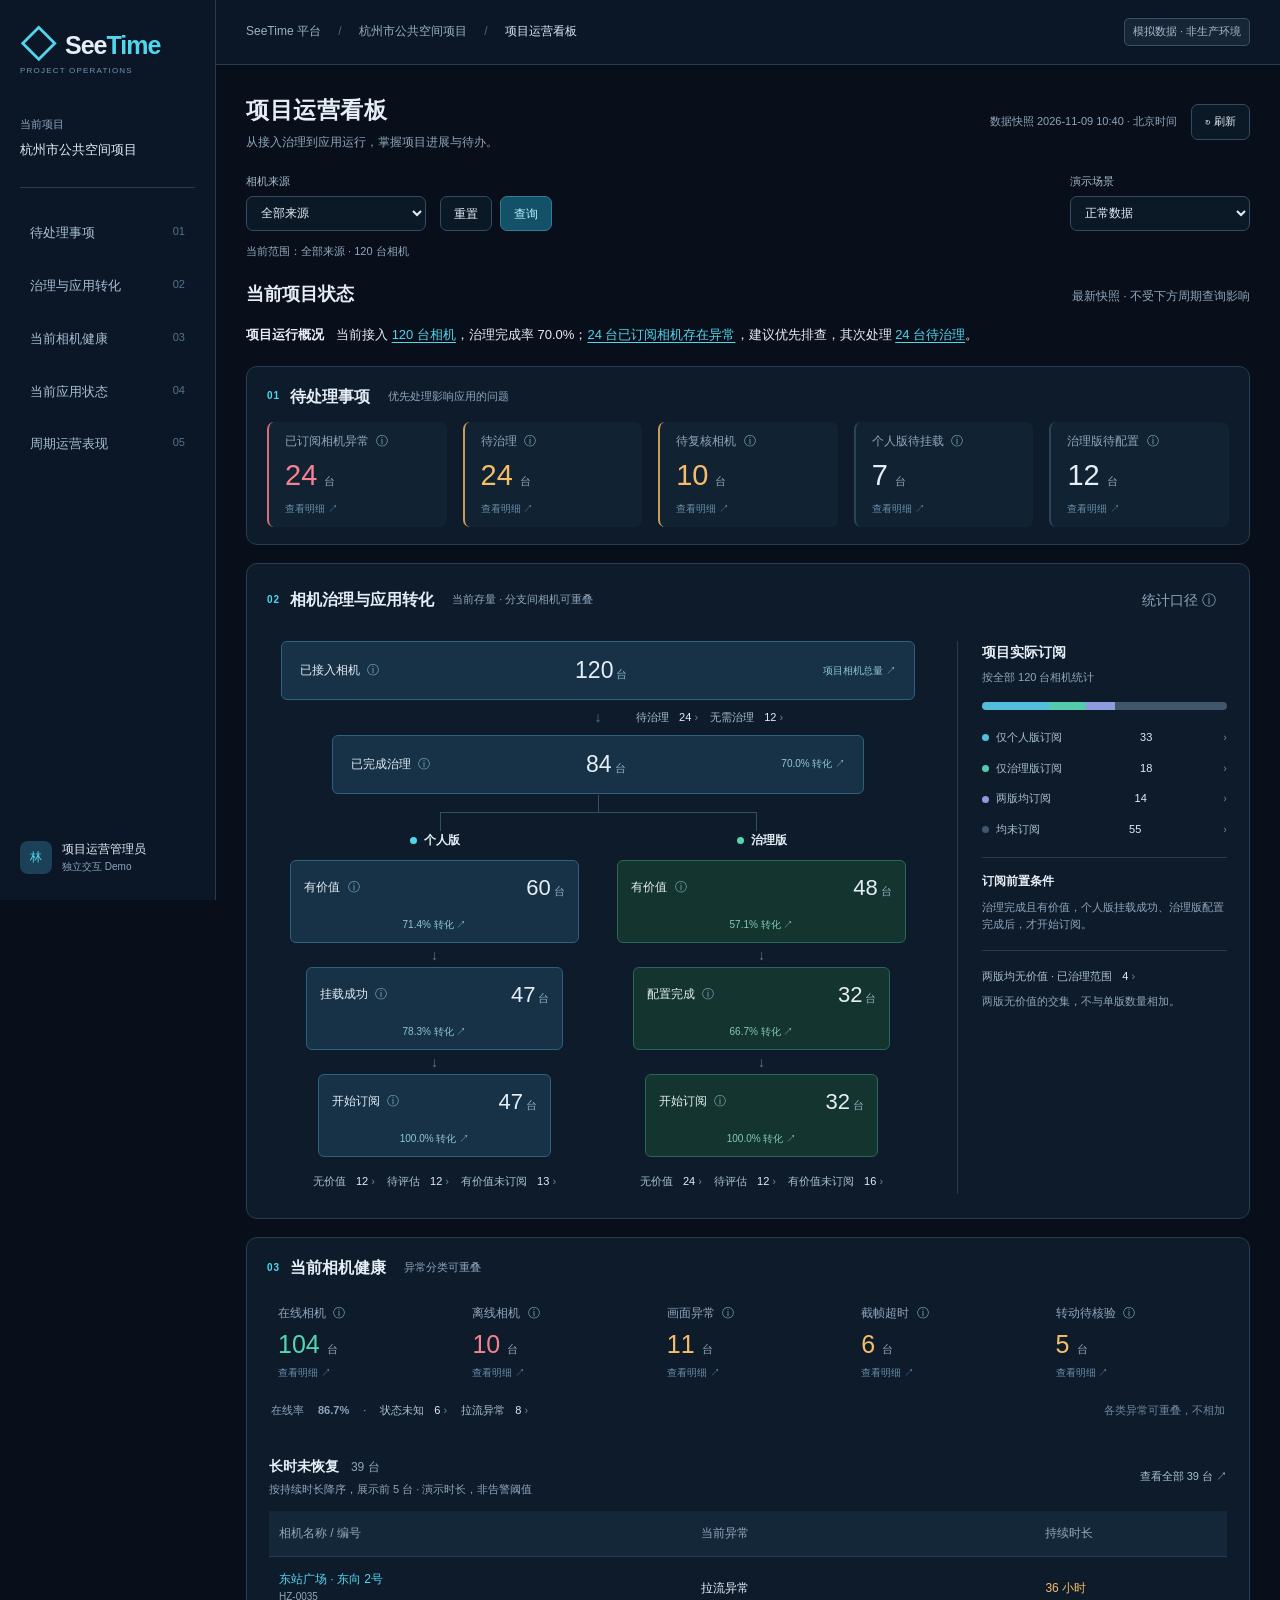
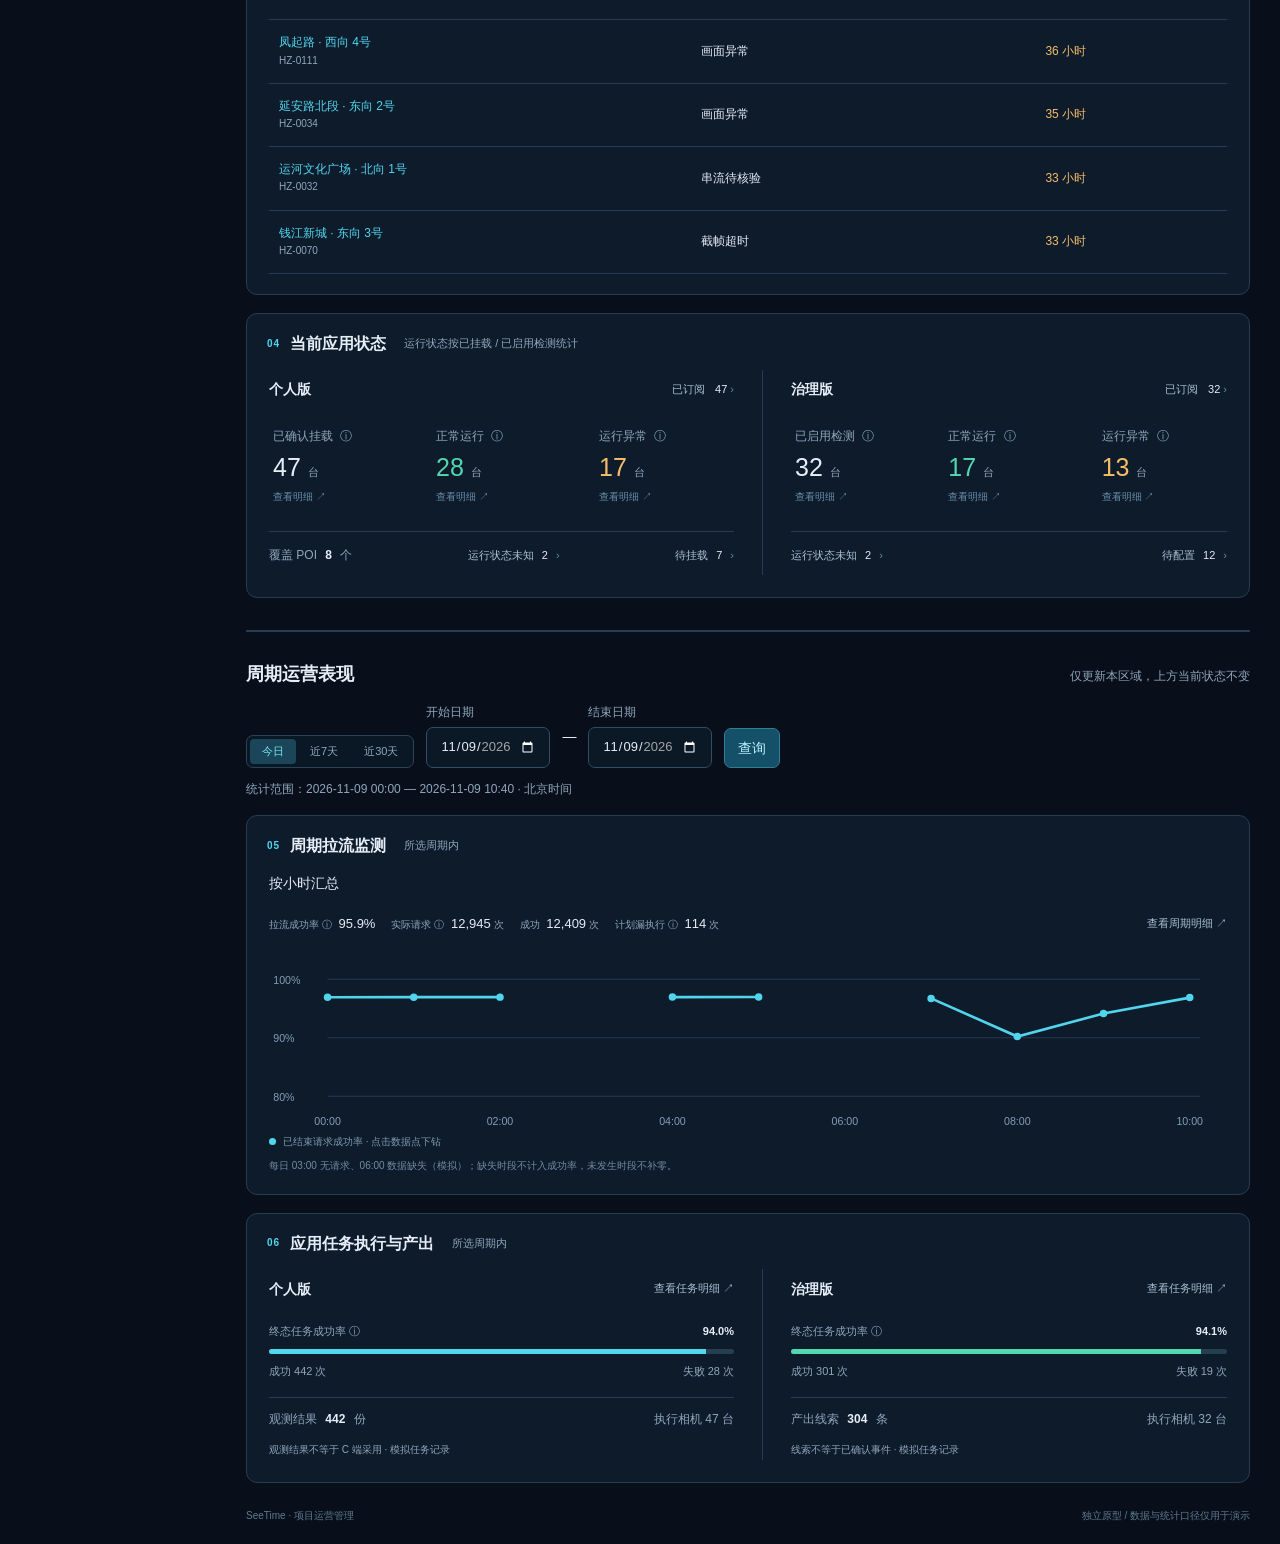
==== commit 0c5b5a22: "style: remove period filter container and refresh embedded dashboard" ====
--- a/project-dashboard/index.html
+++ b/project-dashboard/index.html
@@ -1,6 +1,6 @@
 <!doctype html>
 <html lang="zh-CN">
-<head><meta charset="utf-8"><meta name="viewport" content="width=device-width,initial-scale=1"><title>SeeTime · 项目运营看板 Demo</title><link rel="stylesheet" href="css/dashboard.css"><link rel="stylesheet" href="css/platform.css?v=1"></head>
+<head><meta charset="utf-8"><meta name="viewport" content="width=device-width,initial-scale=1"><title>SeeTime · 项目运营看板 Demo</title><link rel="stylesheet" href="css/dashboard.css?v=20261110-filter2"><link rel="stylesheet" href="css/platform.css?v=1"></head>
 <body>
 <aside class="sidebar"><a class="brand" href="#"><span class="brand-icon">◇</span>See<span>Time</span></a><div class="side-caption">PROJECT OPERATIONS</div><div class="project-label">当前项目</div><div class="project-name">杭州市公共空间项目</div><nav aria-label="模块导航"><a href="#tasks">待处理事项<span>01</span></a><a href="#conversion">治理与应用转化<span>02</span></a><a href="#health">当前相机健康<span>03</span></a><a href="#applications">当前应用状态<span>04</span></a><a href="#period">周期运营表现<span>05</span></a></nav><div class="sidebar-bottom"><span class="avatar">林</span><div>项目运营管理员<small>独立交互 Demo</small></div></div></aside>
 <div class="shell"><header class="topbar"><span>SeeTime 平台 <i>/</i> 杭州市公共空间项目 <i>/</i> <strong>项目运营看板</strong></span><span class="demo-badge">模拟数据 · 非生产环境</span></header>
@@ -11,5 +11,5 @@
 <dialog id="details"><div class="drawer-header"><div><small id="detail-context"></small><h2 id="detail-title"></h2></div><button id="close-details" aria-label="关闭明细">×</button></div><div id="detail-body"></div></dialog>
 <div id="toast" role="status"></div>
 <div id="metric-tooltip" role="tooltip" hidden></div>
-<script src="js/platform-context.js?v=1"></script><script src="js/data.js"></script><script src="js/metrics.js"></script><script src="js/metric-help.js"></script><script src="js/app.js"></script>
+<script src="js/platform-context.js?v=1"></script><script src="js/data.js"></script><script src="js/metrics.js"></script><script src="js/metric-help.js"></script><script src="js/app.js?v=20261110-filter2"></script>
 <script src="js/platform-ready.js?v=1"></script></body></html>
--- a/project-dashboard/css/dashboard.css
+++ b/project-dashboard/css/dashboard.css
@@ -10,7 +10,7 @@
 
 .project-summary{display:flex;align-items:baseline;gap:12px;margin:0 0 18px;line-height:1.9;color:var(--text);font-size:13px}.project-summary>strong{flex-shrink:0;font-size:13px}.summary-link{display:inline;border:0;border-radius:2px;background:transparent;padding:0;color:var(--cyan);font:inherit;text-decoration:underline;text-underline-offset:3px}.summary-link:hover{background:transparent;color:#b7f4ff}@media(max-width:540px){.project-summary{display:block}.project-summary>strong{display:block;margin-bottom:4px}}
 
-.region-heading{display:flex;align-items:baseline;justify-content:space-between;gap:12px;margin:20px 0 14px}.region-heading h2{font-size:18px}.region-heading>span{font-size:12px;color:var(--muted)}.period-region{border-top:2px solid var(--line);margin-top:32px;padding-top:8px}.period-filter{display:flex;align-items:end;gap:12px;flex-wrap:wrap;padding:16px;background:var(--panel);border:1px solid var(--line);border-radius:9px}.period-filter label{display:grid;gap:5px;font-size:12px;color:var(--muted)}.period-filter>span{align-self:center}.period-filter input{max-width:100%;font-size:13px}.period-range{font-size:12px;margin:12px 0 16px}.period-chart{padding:0 22px 20px}.current-abnormal{padding:0 22px 20px}.current-abnormal .abnormal-list{border-left:0;padding-left:0}.current-abnormal .abnormal-row{display:inline-flex;width:31%;margin-right:2%;vertical-align:top}#period-message{color:var(--amber);font-size:12px}@media(max-width:650px){.region-heading{align-items:start;flex-direction:column;gap:4px}.period-filter{gap:8px}.period-filter .segmented{width:100%}.current-abnormal .abnormal-row{display:flex;width:100%;margin-right:0}.period-chart{padding:0 12px 16px}}
+.region-heading{display:flex;align-items:baseline;justify-content:space-between;gap:12px;margin:20px 0 14px}.region-heading h2{font-size:18px}.region-heading>span{font-size:12px;color:var(--muted)}.period-region{border-top:2px solid var(--line);margin-top:32px;padding-top:8px}.period-filter{display:flex;align-items:end;gap:12px;flex-wrap:wrap;padding:0;background:transparent;border:0;border-radius:0}.period-filter label{display:grid;gap:5px;font-size:12px;color:var(--muted)}.period-filter>span{align-self:center}.period-filter input{max-width:100%;font-size:13px}.period-range{font-size:12px;margin:12px 0 16px}.period-chart{padding:0 22px 20px}.current-abnormal{padding:0 22px 20px}.current-abnormal .abnormal-list{border-left:0;padding-left:0}.current-abnormal .abnormal-row{display:inline-flex;width:31%;margin-right:2%;vertical-align:top}#period-message{color:var(--amber);font-size:12px}@media(max-width:650px){.region-heading{align-items:start;flex-direction:column;gap:4px}.period-filter{gap:8px}.period-filter .segmented{width:100%}.current-abnormal .abnormal-row{display:flex;width:100%;margin-right:0}.period-chart{padding:0 12px 16px}}
 
 /* Keep operational exceptions available at narrow widths. */
 .current-abnormal .abnormal-list{display:block}#filter-message.amber{color:var(--amber)}[data-help]:focus-visible{outline:2px solid var(--cyan);outline-offset:3px}#back-detail{margin-bottom:16px;color:var(--cyan)}
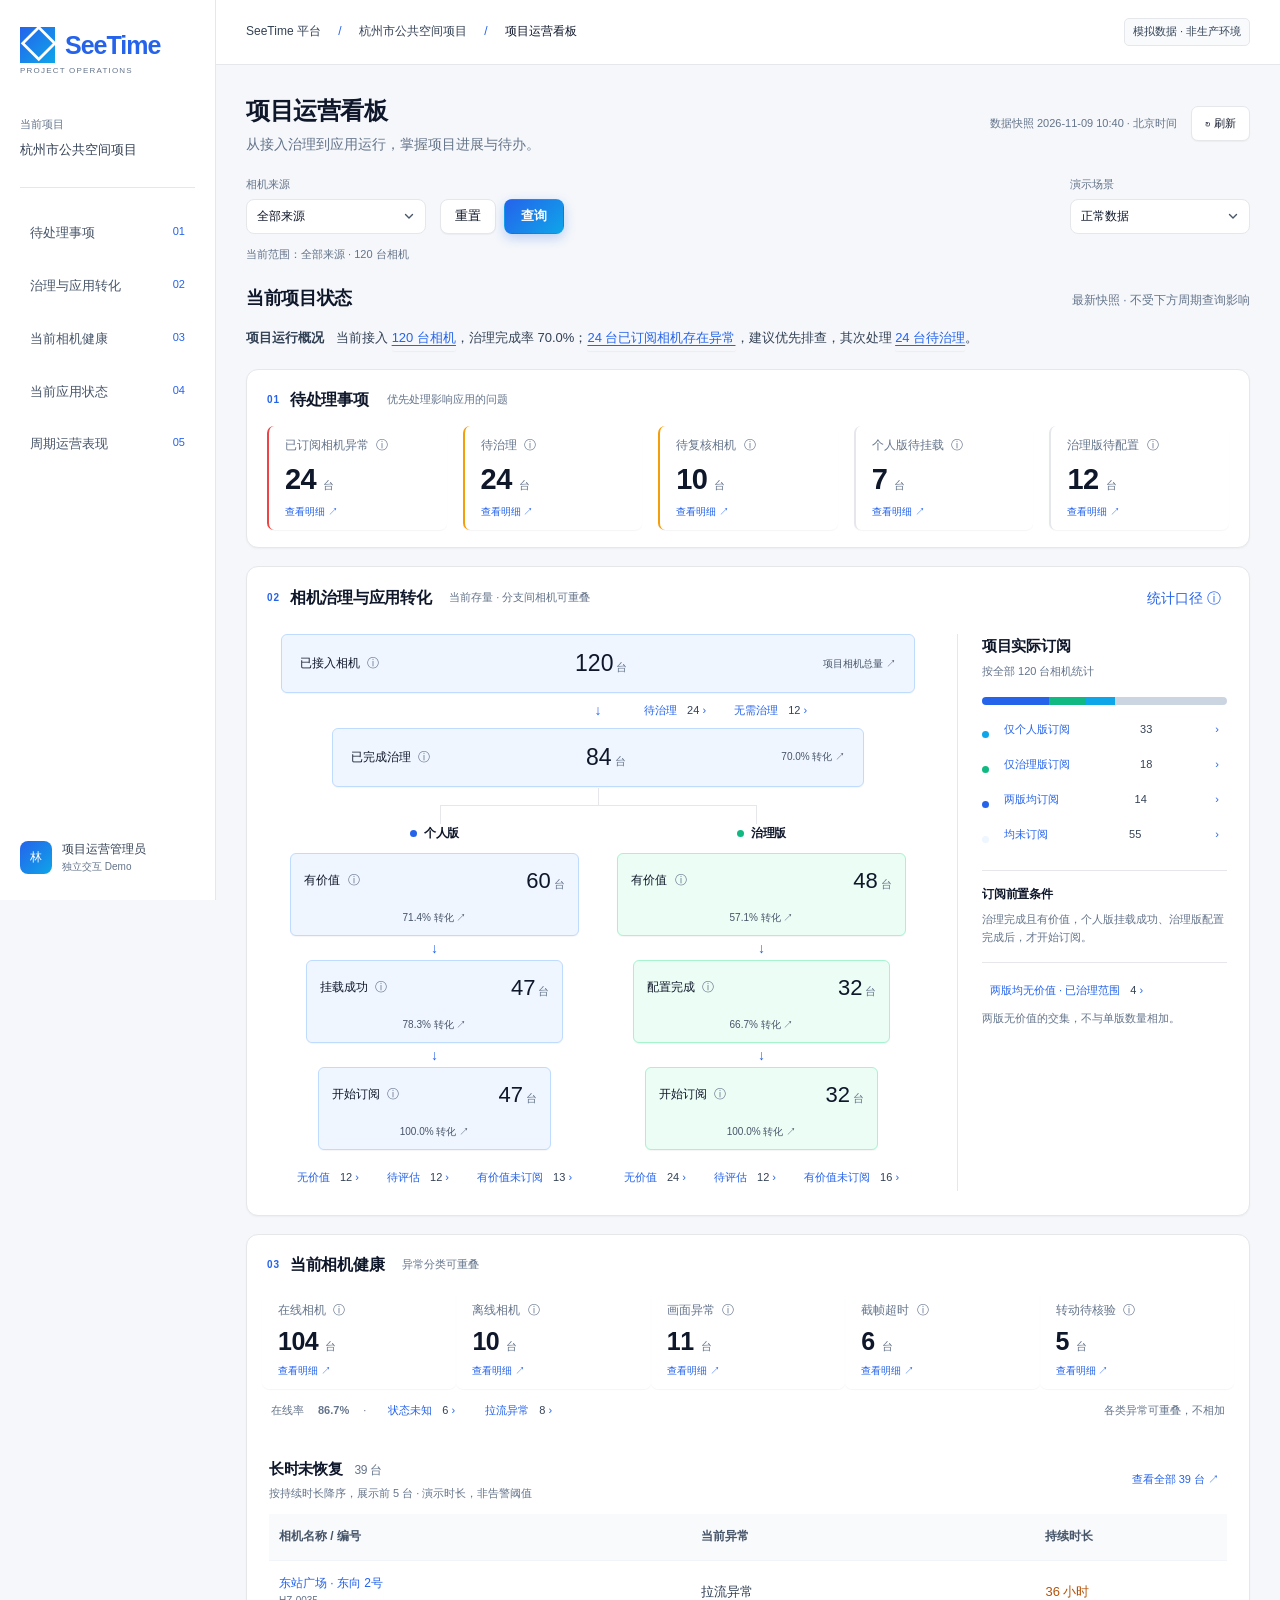
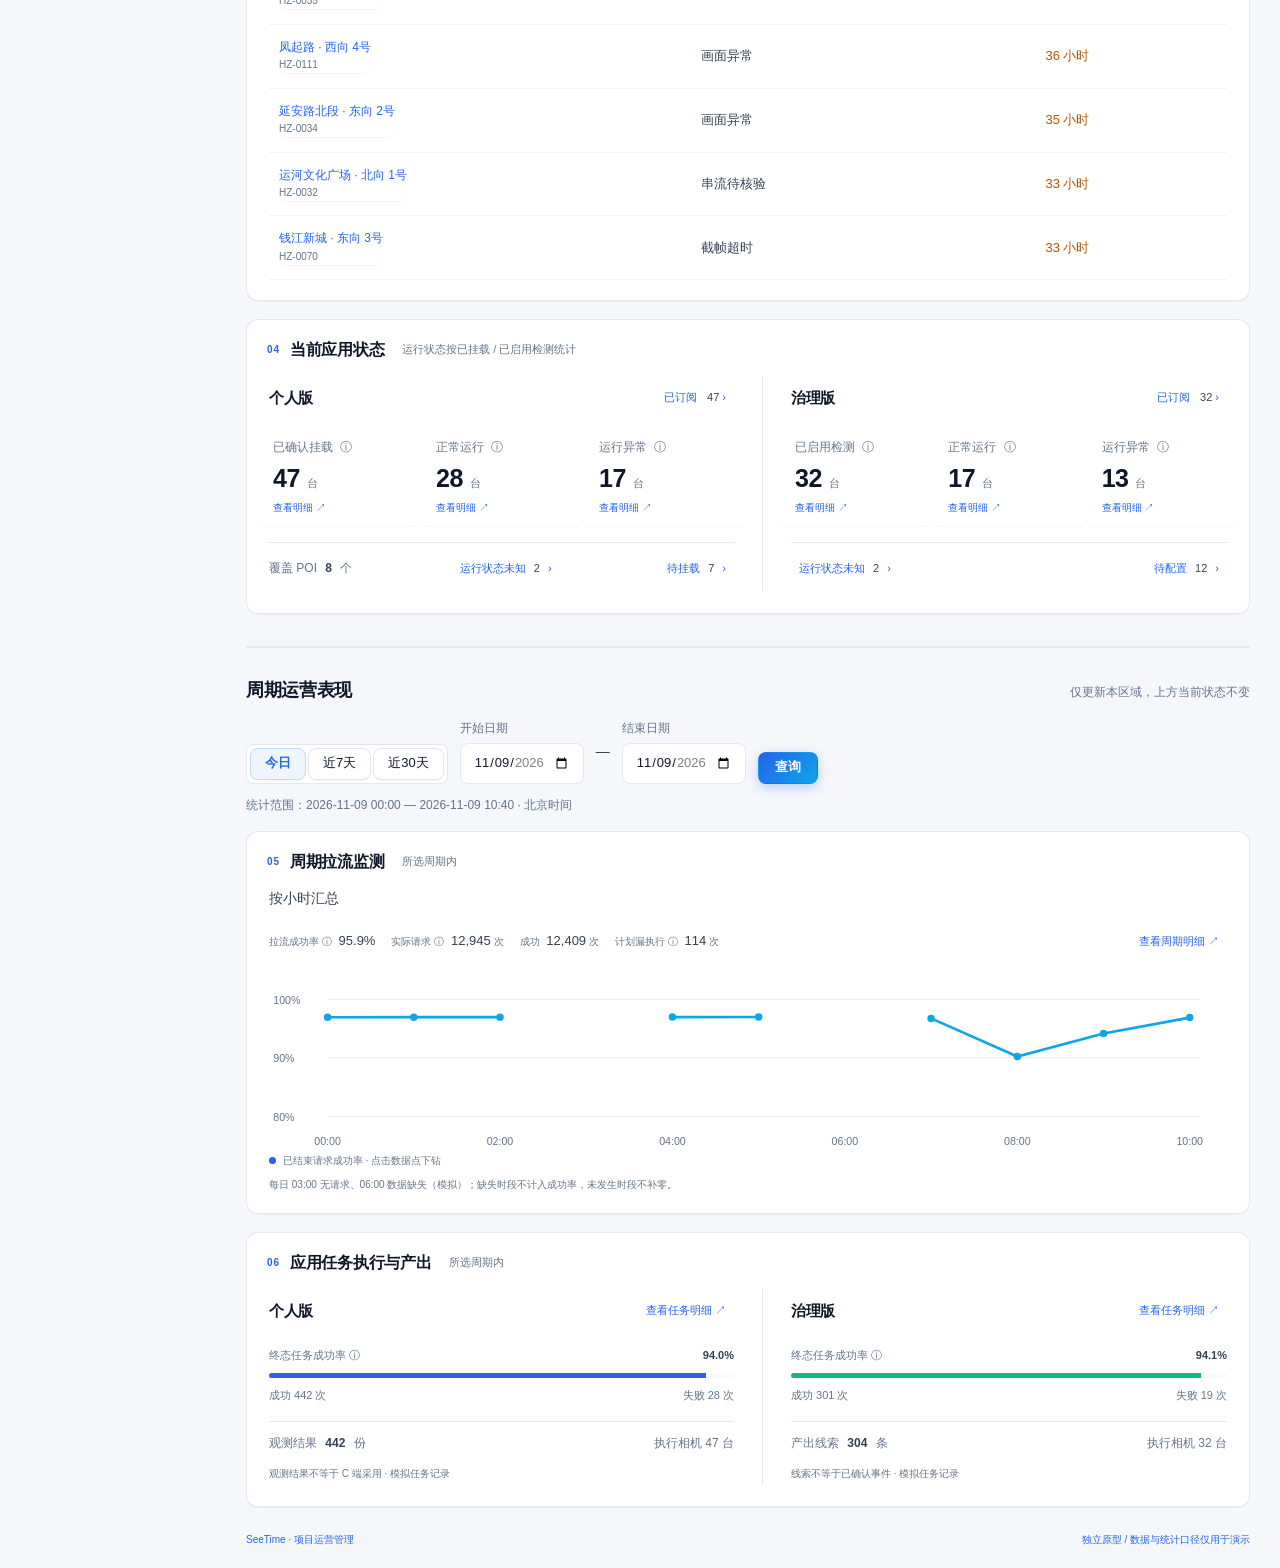
==== commit 1b3b8f98: "style: keep a separate light-theme version off main The existing program on main stays unchanged. Th" ====
--- a/project-dashboard/index.html
+++ b/project-dashboard/index.html
@@ -1,6 +1,7 @@
 <!doctype html>
 <html lang="zh-CN">
-<head><meta charset="utf-8"><meta name="viewport" content="width=device-width,initial-scale=1"><title>SeeTime · 项目运营看板 Demo</title><link rel="stylesheet" href="css/dashboard.css?v=20261110-filter2"><link rel="stylesheet" href="css/platform.css?v=1"></head>
+<head>
+<meta name="color-scheme" content="light"><meta charset="utf-8"><meta name="viewport" content="width=device-width,initial-scale=1"><title>SeeTime · 项目运营看板 Demo</title><link rel="stylesheet" href="css/dashboard.css?v=20261110-filter2"><link rel="stylesheet" href="css/platform.css?v=1"></head>
 <body>
 <aside class="sidebar"><a class="brand" href="#"><span class="brand-icon">◇</span>See<span>Time</span></a><div class="side-caption">PROJECT OPERATIONS</div><div class="project-label">当前项目</div><div class="project-name">杭州市公共空间项目</div><nav aria-label="模块导航"><a href="#tasks">待处理事项<span>01</span></a><a href="#conversion">治理与应用转化<span>02</span></a><a href="#health">当前相机健康<span>03</span></a><a href="#applications">当前应用状态<span>04</span></a><a href="#period">周期运营表现<span>05</span></a></nav><div class="sidebar-bottom"><span class="avatar">林</span><div>项目运营管理员<small>独立交互 Demo</small></div></div></aside>
 <div class="shell"><header class="topbar"><span>SeeTime 平台 <i>/</i> 杭州市公共空间项目 <i>/</i> <strong>项目运营看板</strong></span><span class="demo-badge">模拟数据 · 非生产环境</span></header>
@@ -12,4 +13,7 @@
 <div id="toast" role="status"></div>
 <div id="metric-tooltip" role="tooltip" hidden></div>
 <script src="js/platform-context.js?v=1"></script><script src="js/data.js"></script><script src="js/metrics.js"></script><script src="js/metric-help.js"></script><script src="js/app.js?v=20261110-filter2"></script>
-<script src="js/platform-ready.js?v=1"></script></body></html>
+<script src="js/platform-ready.js?v=1"></script>
+<link rel="stylesheet" href="../seetime-design-tokens.css">
+<link rel="stylesheet" href="../seetime-light.css?v=20261112-light8">
+</body></html>
--- a/project-dashboard/css/dashboard.css
+++ b/project-dashboard/css/dashboard.css
@@ -1,14 +1,14 @@
-:root{color-scheme:dark;--bg:#080f1a;--panel:#0e1b2b;--surface:#142738;--line:#263c50;--text:#e5edf6;--muted:#8fa6bb;--cyan:#51d6ed;--green:#52d7b0;--amber:#f5bd69;--red:#f48293}*{box-sizing:border-box}html{scroll-behavior:smooth;scroll-padding-top:25px}body{margin:0;background:var(--bg);color:var(--text);font:14px/1.6 -apple-system,BlinkMacSystemFont,"Segoe UI","PingFang SC",sans-serif}button,input,select{font:inherit}button,select,input{border:1px solid #304d65;border-radius:7px;color:var(--text);background:#0b1826;padding:8px 13px}button{cursor:pointer;transition:background .15s,border-color .15s}button:hover{background:#1b3448;border-color:#4e96ac}button:focus-visible,a:focus-visible,input:focus-visible,select:focus-visible,[role=button]:focus-visible{outline:2px solid var(--cyan);outline-offset:3px}a{color:inherit;text-decoration:none}button.primary{background:#155069;border-color:#307e93;color:#b7f4ff}button.quiet{border:0;color:var(--muted);background:transparent}h1,h2,h3,p{margin:0}h1{font-size:23px;font-weight:600;letter-spacing:.5px}h2{font-size:16px;font-weight:600}h3{font-size:14px;font-weight:600}p,small{color:var(--muted)}small{font-size:12px}strong,b{font-weight:600}.sidebar{width:216px;background:#0b1727;position:fixed;inset:0 auto 0 0;border-right:1px solid var(--line);padding:25px 20px;display:flex;flex-direction:column}.brand{font-size:25px;font-weight:700;display:flex;align-items:center;letter-spacing:-1px}.brand>span:last-child{color:var(--cyan)}.brand-icon{font-size:36px;color:var(--cyan);margin-right:10px}.side-caption{font-size:9px;letter-spacing:2px;color:#7296af;padding:0 0 38px 44px}.project-label{font-size:11px;color:var(--muted);margin-bottom:7px}.project-name{font-size:13px;padding-bottom:26px;border-bottom:1px solid var(--line)}nav{margin-top:24px;display:grid;gap:10px}nav a{padding:11px 10px;border-radius:7px;color:#a8bfd2;font-size:13px;display:flex;justify-content:space-between}nav a:hover{background:#163246;color:var(--cyan)}nav a span{color:#54738b;font-size:11px}.sidebar-bottom{margin-top:auto;display:flex;gap:10px;font-size:12px;align-items:center}.sidebar-bottom small{display:block;font-size:10px}.avatar{background:#1b4058;border-radius:8px;padding:7px 10px;color:var(--cyan)}.shell{margin-left:216px}.topbar{height:65px;padding:0 30px;border-bottom:1px solid var(--line);display:flex;align-items:center;justify-content:space-between;font-size:12px;background:#0b1727;color:#9bb1c4}.topbar i{font-style:normal;padding:0 14px;color:#49677e}.topbar strong{color:#d9e8f3;font-weight:400}.demo-badge{border:1px solid #365069;border-radius:5px;padding:4px 8px;font-size:11px;color:#a4b9cc;background:#172637;white-space:nowrap}main{padding:27px 30px 20px;max-width:1760px;margin:auto}.page-heading{display:flex;justify-content:space-between;align-items:center;margin-bottom:21px}.page-heading p{font-size:12px;margin-top:4px}.update{display:flex;gap:14px;align-items:center;color:var(--muted);font-size:11px}.filters{padding:0;display:flex;gap:14px;align-items:end}.filters label{display:grid;gap:5px;font-size:11px;color:#a5b9ca}.filters select{min-width:180px;font-size:12px;height:35px;padding:5px 10px}.filter-actions{display:flex;gap:8px}.filter-actions button{font-size:12px;height:35px}.filters .scenario{margin-left:auto}.scope{font-size:11px;color:var(--muted);margin:12px 0}.panel{border:1px solid var(--line);background:var(--panel);border-radius:11px;margin-bottom:18px;overflow:hidden}.section-heading{display:flex;justify-content:space-between;align-items:center;padding:17px 20px 13px;gap:12px}.section-heading>div:first-child{display:flex;align-items:center;gap:10px;flex-wrap:wrap}.section-no{font-size:10px;letter-spacing:1px;color:var(--cyan);font-weight:600}.section-sub{color:var(--muted);font-size:11px;margin-left:8px}.task-grid{display:grid;grid-template-columns:repeat(4,1fr);padding:0 20px 17px;gap:16px}.metric{text-align:left;border:0;background:transparent;padding:10px 16px;min-width:0;border-radius:7px}.metric>span{font-size:12px;color:var(--muted);display:block}.metric strong{font-size:29px;font-weight:500;line-height:1.7;display:block;font-variant-numeric:tabular-nums}.metric strong small{font-size:11px;margin-left:7px;font-weight:400}.metric em{font-size:10px;color:#668da8;font-style:normal;display:block}.task-grid .metric{border-left:2px solid #294659;background:#112232}.task-grid .metric.red{border-color:#d36d7f}.task-grid .metric.amber{border-color:#c99c58}.red{color:var(--red)}.green{color:var(--green)}.amber{color:var(--amber)}.cyan{color:var(--cyan)}.conversion-layout{display:grid;grid-template-columns:minmax(0,1fr) 270px;padding:9px 22px 24px;gap:30px}.funnel{padding:0 12px}.funnel-trunk{max-width:660px;margin:auto}.funnel-stage{width:var(--width);margin:auto;display:flex;align-items:center;justify-content:space-between;gap:12px;background:#173247;border:1px solid #2c627a;border-radius:6px;padding:10px 18px}.funnel-stage>span:first-child{font-size:12px}.funnel-stage strong{font-size:23px;font-weight:500;white-space:nowrap}.funnel-stage small{font-size:11px;color:#8caec1}.funnel-stage .conversion{font-size:10px;color:#8fc5d7;white-space:nowrap}.trunk-connector{height:35px;display:flex;align-items:center;justify-content:center;position:relative;color:#4c829b}.trunk-connector>div{position:absolute;left:56%;display:flex;gap:12px}.text-link{padding:3px 0;border:0;background:transparent;color:#a8c0d1;font-size:11px;border-radius:0;text-align:left}.text-link b{margin-left:7px;color:var(--text);font-weight:500}.text-link>span{color:#5a8ca6}.text-link:hover{color:var(--cyan);background:transparent}.branch-line{height:19px;width:50%;border:1px solid #2b5365;border-bottom:0;margin:18px auto 0;position:relative}.branch-line:before{content:'';height:18px;border-left:1px solid #2b5365;position:absolute;left:50%;top:-18px}.funnel-branches{display:grid;grid-template-columns:1fr 1fr;gap:20px}.funnel-branch h3{font-size:12px;text-align:center;margin:0 0 10px}.dot{display:inline-block;width:7px;height:7px;border-radius:50%;background:var(--cyan);margin-right:7px}.governance .dot{background:var(--green)}.funnel-branch .funnel-stage{flex-wrap:wrap;padding:9px 13px}.funnel-branch .conversion{width:100%;font-size:10px;text-align:center}.funnel-branch .funnel-stage strong{font-size:22px}.governance .funnel-stage{background:#14352f;border-color:#286858}.governance .conversion{color:#80c9b5}.flow-arrow{text-align:center;color:#527c8c;line-height:24px}.branch-exits{display:flex;justify-content:center;gap:12px;flex-wrap:wrap;margin-top:13px}.conversion-aside{border-left:1px solid var(--line);padding-left:24px}.conversion-aside p{font-size:11px;margin:5px 0 12px}.subscription-bar{display:flex;height:8px;border-radius:4px;overflow:hidden;margin:16px 0}.seg-0{background:#51bedc}.seg-1{background:#54cbaa}.seg-2{background:#8f9bdf}.seg-3{background:#3f566b}.subscription-list>div{display:flex;align-items:center;margin:7px 0}.subscription-list .text-link{flex:1;display:flex;justify-content:space-between}.aside-rule{border-top:1px solid var(--line);padding-top:14px;margin-top:16px}.aside-rule h3{font-size:12px;margin-bottom:7px}.aside-rule>.text-link{display:block}.health-metrics{display:grid;grid-template-columns:repeat(5,1fr);padding:0 15px}.health-metrics .metric strong{font-size:25px}.health-note{padding:8px 24px 16px;display:flex;align-items:center;gap:14px;font-size:11px;color:var(--muted);flex-wrap:wrap}.health-note>span:last-child{margin-left:auto;color:#6e899d}.monitor-grid{padding:20px 22px;border-top:1px solid var(--line);display:grid;grid-template-columns:minmax(0,1fr) 240px;gap:25px}.trend-head{display:flex;align-items:center;justify-content:space-between;gap:8px}.trend-controls{display:flex;gap:9px;align-items:center}.segmented{display:flex;gap:2px;background:#0a1826;border-radius:7px;border:1px solid #29445a;padding:3px}.segmented button{border:0;background:transparent;color:#8ea8bc;padding:4px 12px;font-size:11px;border-radius:4px}.segmented button.active{background:#1b4558;color:#76e6f7}.trend-controls input{font-size:11px;padding:5px;width:128px}.chart-summary{display:flex;gap:16px;margin:18px 0 6px;align-items:center;font-size:10px;color:var(--muted);flex-wrap:wrap}.chart-summary b{color:var(--text);margin-left:4px;font-size:13px;font-weight:500}.chart-summary .text-link{margin-left:auto}.trend-chart{width:100%;display:block;min-height:160px}.trend-chart text{fill:#839eb3;font-size:10px}.chart-point{cursor:pointer}.chart-point:hover circle:last-of-type{r:6;fill:#fff}.chart-foot{display:flex;justify-content:space-between;font-size:10px;color:#7e9bb0;gap:12px;flex-wrap:wrap}.chart-note{font-size:10px;margin-top:8px;color:#728ba1}.abnormal-list{padding-left:22px;border-left:1px solid var(--line)}.abnormal-list p{font-size:11px;margin:4px 0 9px}.abnormal-row{display:flex;justify-content:space-between;align-items:center;gap:8px;width:100%;border:0;border-radius:0;border-bottom:1px solid var(--line);padding:13px 0;background:transparent;text-align:left}.abnormal-row strong{font-size:11px;font-weight:400}.abnormal-row small{display:block;font-size:10px}.abnormal-row b{font-size:13px;color:var(--amber);font-weight:500}.abnormal-list>small{font-size:10px;display:block;margin-top:12px}.applications{display:grid;grid-template-columns:1fr 1fr;padding:0 22px 22px;gap:28px}.app-block+.app-block{border-left:1px solid var(--line);padding-left:28px}.app-title{display:flex;align-items:center;gap:10px;padding:8px 0}.app-title p{font-size:11px}.app-title>.text-link{margin-left:auto}.app-icon{color:var(--cyan);font-size:25px}.governance .app-icon{color:var(--green)}.app-metrics{display:grid;grid-template-columns:repeat(3,1fr);margin:8px -12px}.app-metrics .metric strong{font-size:25px}.execution{margin-top:14px}.execution>div:not(.execution-track){display:flex;justify-content:space-between;font-size:11px;color:var(--muted)}.execution b{color:var(--text)}.execution-track{height:5px;background:#253e50;border-radius:5px;margin:9px 0;overflow:hidden}.execution-track>span{height:100%;display:block;background:var(--cyan)}.governance .execution-track>span{background:var(--green)}.app-bottom{display:flex;justify-content:space-between;align-items:center;border-top:1px solid var(--line);padding-top:12px;margin:16px 0 8px;font-size:12px;color:var(--muted)}.app-bottom b{color:var(--text);margin:0 5px}.app-block>small{font-size:10px}footer{display:flex;justify-content:space-between;color:#5d7b92;font-size:10px;margin-top:25px}.empty{text-align:center;padding:55px 20px}.empty p{margin:8px 0 18px}.empty-banner{padding:12px;background:#102a3c;border:1px solid #315d74;color:#afd9e8;border-radius:8px;margin-bottom:15px}.no-data{text-align:center;padding:25px;color:var(--muted)}dialog{position:fixed;inset:0 0 0 auto;margin:0;height:100dvh;max-height:100dvh;width:min(760px,95vw);max-width:95vw;border:0;border-left:1px solid #35536d;background:#101f30;color:var(--text);padding:0;box-shadow:-15px 0 70px #0007}dialog::backdrop{background:#020a14a8;backdrop-filter:blur(3px)}.drawer-header{padding:23px 25px;display:flex;justify-content:space-between;gap:20px;align-items:center;border-bottom:1px solid var(--line);position:sticky;top:0;background:#101f30;z-index:1}.drawer-header small{font-size:11px}.drawer-header h2{margin-top:7px;font-size:19px}.drawer-header button{font-size:20px;padding:1px 10px}#detail-body{padding:22px 25px}.drawer-description{font-size:12px;margin-bottom:18px}.table-wrap{overflow:auto}table{width:100%;border-collapse:collapse;font-size:12px;white-space:nowrap}th{text-align:left;font-weight:400;color:var(--muted);background:#142739}th,td{padding:13px 10px;border-bottom:1px solid var(--line)}.camera-link{background:transparent;border:0;padding:0;text-align:left;color:var(--cyan);font-size:12px}.camera-link small{display:block;font-size:10px}.definition h3{margin:22px 0 8px}.definition p{font-size:13px}.camera-profile dl>div{display:grid;grid-template-columns:130px 1fr;padding:15px 0;border-bottom:1px solid var(--line)}dt{color:var(--muted)}dd{margin:0}.camera-profile p{font-size:12px;margin-top:24px}#toast{position:fixed;bottom:25px;left:50%;transform:translateX(-50%);padding:10px 20px;background:#1a4b49;border:1px solid #3b8e88;border-radius:8px;opacity:0;pointer-events:none;transition:opacity .2s;font-size:12px;z-index:5}#toast.visible{opacity:1}
+:root{color-scheme:light;--bg:#f5f7fa;--panel:#ffffff;--surface:#ffffff;--line:#f8fafc;--text:#e5edf6;--muted:#2563eb;--cyan:#0ea5e9;--green:#10b981;--amber:#f59e0b;--red:#ef4444}*{box-sizing:border-box}html{scroll-behavior:smooth;scroll-padding-top:25px}body{margin:0;background:var(--bg);color:var(--text);font:14px/1.6 -apple-system,BlinkMacSystemFont,"Segoe UI","PingFang SC",sans-serif}button,input,select{font:inherit}button,select,input{border:1px solid #e5e7eb;border-radius:7px;color:var(--text);background:#ffffff;padding:8px 13px}button{cursor:pointer;transition:background .15s,border-color .15s}button:hover{background:#f8fafc;border-color:#0ea5e9}button:focus-visible,a:focus-visible,input:focus-visible,select:focus-visible,[role=button]:focus-visible{outline:2px solid var(--cyan);outline-offset:3px}a{color:inherit;text-decoration:none}button.primary{background:#f0f9ff;border-color:#bae6fd;color:#0f172a}button.quiet{border:0;color:var(--muted);background:transparent}h1,h2,h3,p{margin:0}h1{font-size:23px;font-weight:600;letter-spacing:.5px}h2{font-size:16px;font-weight:600}h3{font-size:14px;font-weight:600}p,small{color:var(--muted)}small{font-size:12px}strong,b{font-weight:600}.sidebar{width:216px;background:#ffffff;position:fixed;inset:0 auto 0 0;border-right:1px solid var(--line);padding:25px 20px;display:flex;flex-direction:column}.brand{font-size:25px;font-weight:700;display:flex;align-items:center;letter-spacing:-1px}.brand>span:last-child{color:var(--cyan)}.brand-icon{font-size:36px;color:var(--cyan);margin-right:10px}.side-caption{font-size:9px;letter-spacing:2px;color:#64748b;padding:0 0 38px 44px}.project-label{font-size:11px;color:var(--muted);margin-bottom:7px}.project-name{font-size:13px;padding-bottom:26px;border-bottom:1px solid var(--line)}nav{margin-top:24px;display:grid;gap:10px}nav a{padding:11px 10px;border-radius:7px;color:#475569;font-size:13px;display:flex;justify-content:space-between}nav a:hover{background:#ffffff;color:var(--cyan)}nav a span{color:#2563eb;font-size:11px}.sidebar-bottom{margin-top:auto;display:flex;gap:10px;font-size:12px;align-items:center}.sidebar-bottom small{display:block;font-size:10px}.avatar{background:#f8fafc;border-radius:8px;padding:7px 10px;color:var(--cyan)}.shell{margin-left:216px}.topbar{height:65px;padding:0 30px;border-bottom:1px solid var(--line);display:flex;align-items:center;justify-content:space-between;font-size:12px;background:#ffffff;color:#64748b}.topbar i{font-style:normal;padding:0 14px;color:#2563eb}.topbar strong{color:#0f172a;font-weight:400}.demo-badge{border:1px solid #bfdbfe;border-radius:5px;padding:4px 8px;font-size:11px;color:#64748b;background:#ffffff;white-space:nowrap}main{padding:27px 30px 20px;max-width:1760px;margin:auto}.page-heading{display:flex;justify-content:space-between;align-items:center;margin-bottom:21px}.page-heading p{font-size:12px;margin-top:4px}.update{display:flex;gap:14px;align-items:center;color:var(--muted);font-size:11px}.filters{padding:0;display:flex;gap:14px;align-items:end}.filters label{display:grid;gap:5px;font-size:11px;color:#64748b}.filters select{min-width:180px;font-size:12px;height:35px;padding:5px 10px}.filter-actions{display:flex;gap:8px}.filter-actions button{font-size:12px;height:35px}.filters .scenario{margin-left:auto}.scope{font-size:11px;color:var(--muted);margin:12px 0}.panel{border:1px solid var(--line);background:var(--panel);border-radius:11px;margin-bottom:18px;overflow:hidden}.section-heading{display:flex;justify-content:space-between;align-items:center;padding:17px 20px 13px;gap:12px}.section-heading>div:first-child{display:flex;align-items:center;gap:10px;flex-wrap:wrap}.section-no{font-size:10px;letter-spacing:1px;color:var(--cyan);font-weight:600}.section-sub{color:var(--muted);font-size:11px;margin-left:8px}.task-grid{display:grid;grid-template-columns:repeat(4,1fr);padding:0 20px 17px;gap:16px}.metric{text-align:left;border:0;background:transparent;padding:10px 16px;min-width:0;border-radius:7px}.metric>span{font-size:12px;color:var(--muted);display:block}.metric strong{font-size:29px;font-weight:500;line-height:1.7;display:block;font-variant-numeric:tabular-nums}.metric strong small{font-size:11px;margin-left:7px;font-weight:400}.metric em{font-size:10px;color:#2563eb;font-style:normal;display:block}.task-grid .metric{border-left:2px solid #e5e7eb;background:#ffffff}.task-grid .metric.red{border-color:#ef4444}.task-grid .metric.amber{border-color:#f59e0b}.red{color:var(--red)}.green{color:var(--green)}.amber{color:var(--amber)}.cyan{color:var(--cyan)}.conversion-layout{display:grid;grid-template-columns:minmax(0,1fr) 270px;padding:9px 22px 24px;gap:30px}.funnel{padding:0 12px}.funnel-trunk{max-width:660px;margin:auto}.funnel-stage{width:var(--width);margin:auto;display:flex;align-items:center;justify-content:space-between;gap:12px;background:#ffffff;border:1px solid #bae6fd;border-radius:6px;padding:10px 18px}.funnel-stage>span:first-child{font-size:12px}.funnel-stage strong{font-size:23px;font-weight:500;white-space:nowrap}.funnel-stage small{font-size:11px;color:#64748b}.funnel-stage .conversion{font-size:10px;color:#475569;white-space:nowrap}.trunk-connector{height:35px;display:flex;align-items:center;justify-content:center;position:relative;color:#2563eb}.trunk-connector>div{position:absolute;left:56%;display:flex;gap:12px}.text-link{padding:3px 0;border:0;background:transparent;color:#475569;font-size:11px;border-radius:0;text-align:left}.text-link b{margin-left:7px;color:var(--text);font-weight:500}.text-link>span{color:#2563eb}.text-link:hover{color:var(--cyan);background:transparent}.branch-line{height:19px;width:50%;border:1px solid #e5e7eb;border-bottom:0;margin:18px auto 0;position:relative}.branch-line:before{content:'';height:18px;border-left:1px solid #e5e7eb;position:absolute;left:50%;top:-18px}.funnel-branches{display:grid;grid-template-columns:1fr 1fr;gap:20px}.funnel-branch h3{font-size:12px;text-align:center;margin:0 0 10px}.dot{display:inline-block;width:7px;height:7px;border-radius:50%;background:var(--cyan);margin-right:7px}.governance .dot{background:var(--green)}.funnel-branch .funnel-stage{flex-wrap:wrap;padding:9px 13px}.funnel-branch .conversion{width:100%;font-size:10px;text-align:center}.funnel-branch .funnel-stage strong{font-size:22px}.governance .funnel-stage{background:#ffffff;border-color:#bae6fd}.governance .conversion{color:#475569}.flow-arrow{text-align:center;color:#2563eb;line-height:24px}.branch-exits{display:flex;justify-content:center;gap:12px;flex-wrap:wrap;margin-top:13px}.conversion-aside{border-left:1px solid var(--line);padding-left:24px}.conversion-aside p{font-size:11px;margin:5px 0 12px}.subscription-bar{display:flex;height:8px;border-radius:4px;overflow:hidden;margin:16px 0}.seg-0{background:#0ea5e9}.seg-1{background:#10b981}.seg-2{background:#2563eb}.seg-3{background:#eff6ff}.subscription-list>div{display:flex;align-items:center;margin:7px 0}.subscription-list .text-link{flex:1;display:flex;justify-content:space-between}.aside-rule{border-top:1px solid var(--line);padding-top:14px;margin-top:16px}.aside-rule h3{font-size:12px;margin-bottom:7px}.aside-rule>.text-link{display:block}.health-metrics{display:grid;grid-template-columns:repeat(5,1fr);padding:0 15px}.health-metrics .metric strong{font-size:25px}.health-note{padding:8px 24px 16px;display:flex;align-items:center;gap:14px;font-size:11px;color:var(--muted);flex-wrap:wrap}.health-note>span:last-child{margin-left:auto;color:#64748b}.monitor-grid{padding:20px 22px;border-top:1px solid var(--line);display:grid;grid-template-columns:minmax(0,1fr) 240px;gap:25px}.trend-head{display:flex;align-items:center;justify-content:space-between;gap:8px}.trend-controls{display:flex;gap:9px;align-items:center}.segmented{display:flex;gap:2px;background:#ffffff;border-radius:7px;border:1px solid #e5e7eb;padding:3px}.segmented button{border:0;background:transparent;color:#64748b;padding:4px 12px;font-size:11px;border-radius:4px}.segmented button.active{background:#f8fafc;color:#2563eb}.trend-controls input{font-size:11px;padding:5px;width:128px}.chart-summary{display:flex;gap:16px;margin:18px 0 6px;align-items:center;font-size:10px;color:var(--muted);flex-wrap:wrap}.chart-summary b{color:var(--text);margin-left:4px;font-size:13px;font-weight:500}.chart-summary .text-link{margin-left:auto}.trend-chart{width:100%;display:block;min-height:160px}.trend-chart text{fill:#2563eb;font-size:10px}.chart-point{cursor:pointer}.chart-point:hover circle:last-of-type{r:6;fill:#fff}.chart-foot{display:flex;justify-content:space-between;font-size:10px;color:#64748b;gap:12px;flex-wrap:wrap}.chart-note{font-size:10px;margin-top:8px;color:#64748b}.abnormal-list{padding-left:22px;border-left:1px solid var(--line)}.abnormal-list p{font-size:11px;margin:4px 0 9px}.abnormal-row{display:flex;justify-content:space-between;align-items:center;gap:8px;width:100%;border:0;border-radius:0;border-bottom:1px solid var(--line);padding:13px 0;background:transparent;text-align:left}.abnormal-row strong{font-size:11px;font-weight:400}.abnormal-row small{display:block;font-size:10px}.abnormal-row b{font-size:13px;color:var(--amber);font-weight:500}.abnormal-list>small{font-size:10px;display:block;margin-top:12px}.applications{display:grid;grid-template-columns:1fr 1fr;padding:0 22px 22px;gap:28px}.app-block+.app-block{border-left:1px solid var(--line);padding-left:28px}.app-title{display:flex;align-items:center;gap:10px;padding:8px 0}.app-title p{font-size:11px}.app-title>.text-link{margin-left:auto}.app-icon{color:var(--cyan);font-size:25px}.governance .app-icon{color:var(--green)}.app-metrics{display:grid;grid-template-columns:repeat(3,1fr);margin:8px -12px}.app-metrics .metric strong{font-size:25px}.execution{margin-top:14px}.execution>div:not(.execution-track){display:flex;justify-content:space-between;font-size:11px;color:var(--muted)}.execution b{color:var(--text)}.execution-track{height:5px;background:#f8fafc;border-radius:5px;margin:9px 0;overflow:hidden}.execution-track>span{height:100%;display:block;background:var(--cyan)}.governance .execution-track>span{background:var(--green)}.app-bottom{display:flex;justify-content:space-between;align-items:center;border-top:1px solid var(--line);padding-top:12px;margin:16px 0 8px;font-size:12px;color:var(--muted)}.app-bottom b{color:var(--text);margin:0 5px}.app-block>small{font-size:10px}footer{display:flex;justify-content:space-between;color:#2563eb;font-size:10px;margin-top:25px}.empty{text-align:center;padding:55px 20px}.empty p{margin:8px 0 18px}.empty-banner{padding:12px;background:#ffffff;border:1px solid #bfdbfe;color:#475569;border-radius:8px;margin-bottom:15px}.no-data{text-align:center;padding:25px;color:var(--muted)}dialog{position:fixed;inset:0 0 0 auto;margin:0;height:100dvh;max-height:100dvh;width:min(760px,95vw);max-width:95vw;border:0;border-left:1px solid #bfdbfe;background:#ffffff;color:var(--text);padding:0;box-shadow:-15px 0 70px #0f172a77}dialog::backdrop{background:#ffffffa8;backdrop-filter:blur(3px)}.drawer-header{padding:23px 25px;display:flex;justify-content:space-between;gap:20px;align-items:center;border-bottom:1px solid var(--line);position:sticky;top:0;background:#ffffff;z-index:1}.drawer-header small{font-size:11px}.drawer-header h2{margin-top:7px;font-size:19px}.drawer-header button{font-size:20px;padding:1px 10px}#detail-body{padding:22px 25px}.drawer-description{font-size:12px;margin-bottom:18px}.table-wrap{overflow:auto}table{width:100%;border-collapse:collapse;font-size:12px;white-space:nowrap}th{text-align:left;font-weight:400;color:var(--muted);background:#ffffff}th,td{padding:13px 10px;border-bottom:1px solid var(--line)}.camera-link{background:transparent;border:0;padding:0;text-align:left;color:var(--cyan);font-size:12px}.camera-link small{display:block;font-size:10px}.definition h3{margin:22px 0 8px}.definition p{font-size:13px}.camera-profile dl>div{display:grid;grid-template-columns:130px 1fr;padding:15px 0;border-bottom:1px solid var(--line)}dt{color:var(--muted)}dd{margin:0}.camera-profile p{font-size:12px;margin-top:24px}#toast{position:fixed;bottom:25px;left:50%;transform:translateX(-50%);padding:10px 20px;background:#f8fafc;border:1px solid #0ea5e9;border-radius:8px;opacity:0;pointer-events:none;transition:opacity .2s;font-size:12px;z-index:5}#toast.visible{opacity:1}
 @media(min-width:1700px){main{padding:32px 42px}.conversion-layout{grid-template-columns:1fr 320px}.funnel{padding:0 50px}.monitor-grid{grid-template-columns:1fr 300px}.funnel-stage{padding:12px 20px}}
 @media(max-width:1200px){.sidebar{width:175px;padding:20px 12px}.shell{margin-left:175px}main{padding:22px 20px}.topbar{padding:0 20px}.section-sub{display:none}.conversion-layout{grid-template-columns:1fr 230px;gap:15px}.funnel{padding:0}.monitor-grid{grid-template-columns:1fr}.abnormal-list{border-left:0;padding-left:0;display:none}.branch-exits{gap:7px}.filters select{min-width:145px}.funnel-stage .conversion{font-size:9px}.trunk-connector>div{left:58%}}
 @media(max-width:850px){.sidebar{display:none}.shell{margin-left:0}.topbar{height:54px}.topbar>span:first-child{font-size:10px}.topbar i{padding:0 5px}.conversion-layout{grid-template-columns:1fr}.conversion-aside{border-left:0;border-top:1px solid var(--line);padding:15px 0 0;display:grid;grid-template-columns:1fr 1fr;gap:10px 25px}.conversion-aside>h3,.conversion-aside>p,.subscription-bar{grid-column:1/-1;margin:0}.subscription-list{grid-row:4/6}.aside-rule{margin:0;border:0;padding:0}.task-grid{gap:8px;padding:0 12px 14px}.metric{padding:8px}.metric strong{font-size:24px}.filters{flex-wrap:wrap}.filters .scenario{margin-left:0}.filters select{min-width:140px}.applications{gap:18px}.app-block+.app-block{padding-left:18px}.update>span{display:none}}
 @media(max-width:540px){main{padding:18px 12px}.topbar .demo-badge{display:none}h1{font-size:21px}.page-heading p{font-size:11px}.filters label{flex:1}.filters select{min-width:0;width:100%}.filters .scenario{flex-basis:100%;display:flex;align-items:center}.filters .scenario select{width:auto;flex:1}.task-grid{grid-template-columns:repeat(2,1fr)}.section-heading{padding:16px 14px;flex-wrap:wrap}.conversion-layout{padding:6px 12px 18px}.funnel-stage{padding:8px 10px;gap:5px}.funnel-stage .conversion{font-size:9px}.funnel-stage strong{font-size:20px}.trunk-connector>div{gap:5px;left:57%}.text-link{font-size:10px}.funnel-branches{gap:8px}.funnel-branch .funnel-stage{padding:7px}.funnel-branch .funnel-stage>span:first-child{font-size:11px}.funnel-branch .funnel-stage strong{font-size:19px}.branch-exits{flex-direction:column;align-items:center}.conversion-aside{grid-template-columns:1fr}.subscription-list{grid-row:auto}.aside-rule{border-top:1px solid var(--line);padding-top:12px}.health-metrics{grid-template-columns:repeat(3,1fr);padding:0 8px}.health-note{padding:8px 16px;font-size:10px;gap:8px}.monitor-grid{padding:15px 12px}.trend-head{flex-wrap:wrap}.chart-summary{gap:8px}.trend-chart{min-height:140px}.applications{grid-template-columns:1fr;padding:0 15px 20px}.app-block+.app-block{padding:20px 0 0;border-left:0;border-top:1px solid var(--line)}footer{gap:10px;flex-wrap:wrap}.drawer-header{padding:18px}#detail-body{padding:18px}}
 @media(prefers-reduced-motion:reduce){*{scroll-behavior:auto!important;transition:none!important}}
 .app-extra{display:flex;justify-content:space-between;margin-bottom:7px}.brand-icon{line-height:1}.side-caption{white-space:nowrap;font-size:8px;letter-spacing:1.2px;padding-left:0}
-.time-note{font-size:11px;color:#90a9bd;margin:12px 0 0}.help-icon{font-style:normal;color:#7eacbf;font-size:12px;margin-left:4px}.metric:hover .help-icon,.metric:focus .help-icon{color:var(--cyan)}#metric-tooltip{position:fixed;z-index:20;max-width:min(340px,calc(100vw - 20px));padding:13px 15px;border:1px solid #44647b;border-radius:8px;background:#192e40;color:#d6e4ef;box-shadow:0 8px 30px #0005;font-size:12px;line-height:1.8;pointer-events:none}#metric-tooltip[hidden]{display:none}
+.time-note{font-size:11px;color:#64748b;margin:12px 0 0}.help-icon{font-style:normal;color:#64748b;font-size:12px;margin-left:4px}.metric:hover .help-icon,.metric:focus .help-icon{color:var(--cyan)}#metric-tooltip{position:fixed;z-index:20;max-width:min(340px,calc(100vw - 20px));padding:13px 15px;border:1px solid #bfdbfe;border-radius:8px;background:#ffffff;color:#0f172a;box-shadow:0 8px 30px #0f172a55;font-size:12px;line-height:1.8;pointer-events:none}#metric-tooltip[hidden]{display:none}
 @media(max-width:850px){.update>span{display:block;max-width:145px;font-size:10px}.page-heading{gap:12px}.update{flex-wrap:wrap;justify-content:flex-end;gap:5px}.time-note{font-size:10px}}
 
-.project-summary{display:flex;align-items:baseline;gap:12px;margin:0 0 18px;line-height:1.9;color:var(--text);font-size:13px}.project-summary>strong{flex-shrink:0;font-size:13px}.summary-link{display:inline;border:0;border-radius:2px;background:transparent;padding:0;color:var(--cyan);font:inherit;text-decoration:underline;text-underline-offset:3px}.summary-link:hover{background:transparent;color:#b7f4ff}@media(max-width:540px){.project-summary{display:block}.project-summary>strong{display:block;margin-bottom:4px}}
+.project-summary{display:flex;align-items:baseline;gap:12px;margin:0 0 18px;line-height:1.9;color:var(--text);font-size:13px}.project-summary>strong{flex-shrink:0;font-size:13px}.summary-link{display:inline;border:0;border-radius:2px;background:transparent;padding:0;color:var(--cyan);font:inherit;text-decoration:underline;text-underline-offset:3px}.summary-link:hover{background:transparent;color:#0f172a}@media(max-width:540px){.project-summary{display:block}.project-summary>strong{display:block;margin-bottom:4px}}
 
 .region-heading{display:flex;align-items:baseline;justify-content:space-between;gap:12px;margin:20px 0 14px}.region-heading h2{font-size:18px}.region-heading>span{font-size:12px;color:var(--muted)}.period-region{border-top:2px solid var(--line);margin-top:32px;padding-top:8px}.period-filter{display:flex;align-items:end;gap:12px;flex-wrap:wrap;padding:0;background:transparent;border:0;border-radius:0}.period-filter label{display:grid;gap:5px;font-size:12px;color:var(--muted)}.period-filter>span{align-self:center}.period-filter input{max-width:100%;font-size:13px}.period-range{font-size:12px;margin:12px 0 16px}.period-chart{padding:0 22px 20px}.current-abnormal{padding:0 22px 20px}.current-abnormal .abnormal-list{border-left:0;padding-left:0}.current-abnormal .abnormal-row{display:inline-flex;width:31%;margin-right:2%;vertical-align:top}#period-message{color:var(--amber);font-size:12px}@media(max-width:650px){.region-heading{align-items:start;flex-direction:column;gap:4px}.period-filter{gap:8px}.period-filter .segmented{width:100%}.current-abnormal .abnormal-row{display:flex;width:100%;margin-right:0}.period-chart{padding:0 12px 16px}}
 
--- a/project-dashboard/css/platform.css
+++ b/project-dashboard/css/platform.css
@@ -1 +1 @@
-body.platform-embedded>.sidebar,body.platform-embedded .topbar,body.platform-embedded main>footer{display:none}body.platform-embedded .shell{margin-left:0}body.platform-embedded main{max-width:none;padding:20px 24px 32px}.platform-scope{display:flex;align-items:center;flex-wrap:wrap;gap:10px;margin:0 0 16px;padding:10px 12px;border:1px solid #30465e;border-radius:7px;color:#9fb7c9;font-size:12px;background:#0f2030}.platform-scope span{flex:1;min-width:200px}.platform-scope button{font-size:12px}@media(max-width:600px){body.platform-embedded main{padding:16px 12px}.page-heading{flex-wrap:wrap}.update{margin-left:auto}}
+body.platform-embedded>.sidebar,body.platform-embedded .topbar,body.platform-embedded main>footer{display:none}body.platform-embedded .shell{margin-left:0}body.platform-embedded main{max-width:none;padding:20px 24px 32px}.platform-scope{display:flex;align-items:center;flex-wrap:wrap;gap:10px;margin:0 0 16px;padding:10px 12px;border:1px solid #e5e7eb;border-radius:7px;color:#64748b;font-size:12px;background:#ffffff}.platform-scope span{flex:1;min-width:200px}.platform-scope button{font-size:12px}@media(max-width:600px){body.platform-embedded main{padding:16px 12px}.page-heading{flex-wrap:wrap}.update{margin-left:auto}}
--- a/seetime-design-tokens.css
+++ b/seetime-design-tokens.css
@@ -0,0 +1,237 @@
+/*
+ * SeeTime Business Framework — Design Tokens
+ * 设计 Token 文件，全站唯一来源
+ * 用法：在根文件 import 本文件，然后各组件通过 var(--token-name) 引用
+ */
+
+:root {
+
+  /* ============================================================
+   * 1. 中性色（Neutral）
+   * ============================================================ */
+
+  /* 背景层级 */
+  --bg-page:            #F5F7FA;   /* 页面底色（最底层） */
+  --bg-surface:         #F8FAFC;   /* 次级背景、hover 态 */
+  --bg-card:            #FFFFFF;   /* 卡片/容器底色 */
+
+  /* 边框 */
+  --border:             #E5E7EB;   /* 常规边框 */
+  --border-soft:        #F1F5F9;   /* 弱边框、分割线 */
+  --border-hover:       #CBD5E1;   /* hover 态边框 */
+
+  /* 文字（按语义分级） */
+  --text-1:             #0F172A;   /* 一级文字：页面标题、卡片标题、重要数字 */
+  --text-2:             #475569;   /* 二级文字：正文、表单 label、表格内容 */
+  --text-3:             #94A3B8;   /* 三级文字：辅助说明、时间戳、placeholder */
+  --text-inverse:       #FFFFFF;   /* 反白文字（深色按钮上） */
+
+  /* ============================================================
+   * 2. 品牌色（Brand）
+   * ============================================================ */
+
+  /* 主品牌色：蓝青渐变体系 */
+  --primary:            #2563EB;   /* 主色：按钮、激活态、关键操作 */
+  --primary-hover:      #1D4ED8;   /* hover 态 */
+  --primary-pressed:    #1E40AF;   /* 按下态 */
+  --primary-soft:       #EFF6FF;   /* 浅底（用于标签背景、激活菜单项背景） */
+  --primary-border:     #BFDBFE;   /* 浅边框 */
+
+  /* 渐变组合 */
+  --gradient-primary:   linear-gradient(135deg, #2563EB 0%, #0EA5E9 100%);
+  --gradient-logo:      linear-gradient(135deg, #2563EB 0%, #0EA5E9 100%);
+
+  /* 青色点缀 */
+  --accent-cyan:        #0EA5E9;
+
+  /* ============================================================
+   * 3. 业务链色（Chain Colors）
+   * 用于区分两条不同的业务流，与主品牌色同属冷色系，不冲突
+   * ============================================================ */
+
+  /* 业务链 A：个人版（青蓝系） */
+  --chain-a:            #0EA5E9;
+  --chain-a-soft:       #F0F9FF;
+  --chain-a-border:     #BAE6FD;
+
+  /* 业务链 B：治理版（翠绿系） */
+  --chain-b:            #10B981;
+  --chain-b-soft:       #ECFDF5;
+  --chain-b-border:     #A7F3D0;
+
+  /* ============================================================
+   * 4. 功能色（Semantic）
+   * ============================================================ */
+
+  --success:            #10B981;
+  --success-soft:       #ECFDF5;
+  --success-border:     #A7F3D0;
+  --warning:            #F59E0B;
+  --warning-soft:       #FFFBEB;
+  --warning-border:     #FDE68A;
+  --danger:             #EF4444;
+  --danger-soft:        #FEF2F2;
+  --danger-border:      #FECACA;
+  --info:               #0EA5E9;
+  --info-soft:          #F0F9FF;
+  --info-border:        #BAE6FD;
+
+  /* ============================================================
+   * 5. 字体（Typography）
+   * ============================================================ */
+
+  --font-family:        -apple-system, BlinkMacSystemFont, "PingFang SC",
+                        "Microsoft YaHei", "Helvetica Neue", Arial, sans-serif;
+  --font-mono:          "SF Mono", "Menlo", "Monaco", "Consolas", monospace;
+
+  /* 字号（1px = 1/16rem，括号内为使用场景） */
+  --fs-11:  11px;   /* 英文标签、徽章、页脚小字 */
+  --fs-12:  12px;   /* 辅助说明、卡片副标题、时间戳、表单提示 */
+  --fs-13:  13px;   /* 按钮文字、表格内容、顶栏操作、面包屑、链名 */
+  --fs-14:  14px;   /* 正文、菜单项、表单输入、描述段落（body 默认） */
+  --fs-15:  15px;   /* 卡片标题、步骤标题、链卡片标题 */
+  --fs-16:  16px;   /* 小节标题、区块标题 */
+  --fs-18:  18px;   /* Logo 文字 */
+  --fs-20:  20px;   /* 流程容器标题 */
+  --fs-24:  24px;   /* 页面主标题 */
+
+  /* 字重 */
+  --fw-regular:  400;
+  --fw-medium:   500;
+  --fw-semibold: 600;
+  --fw-bold:     700;
+
+  --tracking-tight: -0.02em;
+  --tracking-wide:   0.08em;
+
+  /* 行高（配合字号） */
+  --lh-tight:    1.3;    /* 标题、短标签 */
+  --lh-normal:   1.5;    /* 正文默认 */
+  --lh-relaxed:  1.6;    /* 描述性段落、卡片说明 */
+
+  /* ============================================================
+   * 6. 间距（Spacing）
+   * 基于 4px 网格
+   * ============================================================ */
+
+  --space-1:  4px;
+  --space-2:  8px;
+  --space-3:  12px;
+  --space-4:  16px;
+  --space-5:  20px;
+  --space-6:  24px;
+  --space-7:  28px;
+  --space-8:  32px;
+  --space-10: 40px;
+  --space-12: 48px;
+
+  /* 页面级间距 */
+  --page-padding:          24px;   /* 内容区左右内边距 */
+  --section-gap:           24px;   /* 区块之间的间距 */
+  --block-gap:             16px;   /* 同区块内卡片之间 */
+
+  /* ============================================================
+   * 7. 圆角（Radius）
+   * ============================================================ */
+
+  --radius-xs:   4px;    /* 极小元素：徽章、标签 */
+  --radius-sm:   6px;    /* 小按钮、输入框、菜单项 */
+  --radius-md:   10px;   /* 卡片内元素、头像、Logo icon */
+  --radius-lg:   12px;   /* 主要卡片、容器 */
+  --radius-xl:   16px;   /* 大面板（预留） */
+  --radius-full: 50%;    /* 圆形：头像、状态指示器 */
+
+  /* ============================================================
+   * 8. 阴影（Shadow）
+   * 浅色后台阴影要"隐形"，用低透明度 + 深色投下
+   * ============================================================ */
+
+  --shadow-none:    none;
+  --shadow-1:       0 1px 2px rgba(15, 23, 42, 0.04);    /* 默认卡片阴影（极淡） */
+  --shadow-2:       0 4px 12px rgba(15, 23, 42, 0.08);   /* hover 态阴影 */
+  --shadow-3:       0 8px 24px rgba(15, 23, 42, 0.12);   /* 弹层/下拉阴影 */
+  --shadow-btn:     0 2px 6px rgba(37, 99, 235, 0.25);  /* 主按钮自带投影 */
+  --overlay-bg:     rgba(15, 23, 42, 0.48);
+
+  /* ============================================================
+   * 9. 布局尺寸（Layout）
+   * ============================================================ */
+
+  --sidebar-width:          240px;
+  --sidebar-collapsed:      64px;
+  --topbar-height:          56px;
+  --content-max-width:      1440px;   /* 内容区最大宽度，超宽屏留白 */
+
+  /* ============================================================
+   * 10. 动画（Motion）
+   * ============================================================ */
+
+  --duration-fast:    120ms;
+  --duration-normal:  200ms;
+  --duration-slow:    320ms;
+  --ease:             cubic-bezier(0.4, 0, 0.2, 1);
+
+  /* ============================================================
+   * 11. 组件级 Token（Component）
+   * 高频复用的组件约束集中管理
+   * ============================================================ */
+
+  /* Button */
+  --btn-height-sm:   28px;
+  --btn-height-md:   32px;
+  --btn-height-lg:   38px;
+  --btn-padding-sm:  4px 12px;
+  --btn-padding-md:  6px 16px;
+  --btn-padding-lg:  10px 24px;
+  --btn-radius:      var(--radius-sm);    /* 6px */
+
+  /* Card */
+  --card-padding:        24px;
+  --card-radius:         var(--radius-lg);   /* 12px */
+  --card-border:         1px solid var(--border);
+  --card-shadow:         var(--shadow-1);
+  --card-shadow-hover:   var(--shadow-2);
+
+  /* Input */
+  --input-height:     32px;
+  --input-padding:    0 12px;
+  --input-radius:     var(--radius-sm);
+  --input-border:     1px solid var(--border);
+  --input-border-focus: 1px solid var(--primary);
+
+  /* Tag / Badge */
+  --tag-height:       22px;
+  --tag-padding:      3px 10px;
+  --tag-font:         var(--fs-11);
+
+  /* Avatar */
+  --avatar-sm:        24px;
+  --avatar-md:        32px;
+  --avatar-lg:        40px;
+
+  /* Icon */
+  --icon-xs:          12px;
+  --icon-sm:          14px;
+  --icon-md:          16px;     /* 菜单项、按钮内图标 */
+  --icon-lg:          20px;     /* 空状态图标 */
+  --icon-xl:          24px;
+
+  /* Sidebar Menu Item */
+  --menu-item-height:   36px;
+  --menu-item-padding:  10px 12px;
+  --menu-item-radius:   var(--radius-sm);
+
+  /* Table */
+  --table-header-bg:    #F8FAFC;
+  --table-header-font:  var(--fs-13);
+  --table-cell-font:    var(--fs-13);
+  --table-row-height:   48px;
+  --table-row-hover:    #F8FAFC;
+  --table-border:       1px solid var(--border-soft);
+
+  /* Step Number（步骤编号徽章） */
+  --step-num-size:    26px;
+  --step-num-font:    var(--fs-12);
+  --step-num-radius:  var(--radius-sm);
+
+}
--- a/seetime-light.css
+++ b/seetime-light.css
@@ -0,0 +1,1277 @@
+/*
+ * SeeTime 浅色界面
+ * 放在全部业务样式之后。只改外观：页面、导航、卡片、表格、表单、弹层、提示、图表、状态和地图浮层。
+ * 筛选区不加外层底色和边框，输入、下拉和按钮保留自身样式。
+ */
+
+:root {
+  color-scheme: light;
+  --bg-page: #F5F7FA;
+  --bg-surface: #F8FAFC;
+  --bg-card: #FFFFFF;
+  --border: #E5E7EB;
+  --border-soft: #F1F5F9;
+  --border-hover: #CBD5E1;
+  --text-1: #0F172A;
+  --text-2: #475569;
+  --text-3: #64748B;
+  --text-inverse: #FFFFFF;
+  --primary: #2563EB;
+  --primary-hover: #1D4ED8;
+  --primary-pressed: #1E40AF;
+  --primary-soft: #EFF6FF;
+  --primary-border: #BFDBFE;
+  --gradient-primary: linear-gradient(135deg, #2563EB 0%, #0EA5E9 100%);
+  --bg: #F5F7FA;
+  --panel: #FFFFFF;
+  --panel2: #F8FAFC;
+  --surface: #F8FAFC;
+  --input: #FFFFFF;
+  --line: #E5E7EB;
+  --line-soft: #F1F5F9;
+  --text: #334155;
+  --muted: #64748B;
+  --sub: #64748B;
+  --subtle: #64748B;
+  --text-strong: #0F172A;
+  --text-title: #0F172A;
+  --text-primary: #334155;
+  --text-secondary: #64748B;
+  --text-tertiary: #64748B;
+  --text-muted: #94A3B8;
+  --text-accent: #2563EB;
+  --text-success: #047857;
+  --text-warn: #B45309;
+  --text-danger: #DC2626;
+  --cyan: #2563EB;
+  --accent: #2563EB;
+  --accent-cyan: #0EA5E9;
+  --accent-bg: #EFF6FF;
+  --action: #2563EB;
+  --action-hover: #1D4ED8;
+  --blue: #2563EB;
+  --green: #10B981;
+  --good: #047857;
+  --amber: #F59E0B;
+  --warn: #B45309;
+  --red: #EF4444;
+  --danger: #DC2626;
+  --shadow: 0 1px 2px rgba(15, 23, 42, 0.04);
+  --overlay-bg: rgba(15, 23, 42, 0.48);
+}
+
+html {
+  color-scheme: light;
+  background: #F5F7FA;
+  -webkit-font-smoothing: antialiased;
+  text-rendering: optimizeLegibility;
+}
+
+body,
+body::before {
+  background: #F5F7FA;
+  color: #334155;
+}
+
+h1,
+h2,
+h3,
+.h1,
+.page-heading h1,
+.logo strong,
+.crumb strong,
+.drawer-header h2,
+.dialog-head h2 {
+  color: #0F172A;
+}
+
+p,
+small,
+.muted,
+.subtle {
+  color: #64748B;
+}
+
+a,
+.link-button,
+.text-link,
+.camera-link,
+.summary-link {
+  color: #2563EB;
+}
+
+.sidebar,
+.topbar,
+.shell > .topbar {
+  background: #FFFFFF;
+  border-color: #E5E7EB;
+  color: #334155;
+}
+
+.topbar {
+  backdrop-filter: none;
+}
+
+.logo-mark,
+.avatar,
+.brand-icon {
+  background: linear-gradient(135deg, #2563EB, #0EA5E9);
+  color: #FFFFFF;
+}
+
+.logo small,
+.side-caption,
+.nav-group,
+.sidebar-note {
+  color: #64748B;
+}
+
+.nav-button,
+.module-section-button,
+.sidebar nav a {
+  background: transparent;
+  border-color: transparent;
+  color: #475569;
+}
+
+.nav-button:hover,
+.module-section-button:hover,
+.sidebar nav a:hover {
+  background: #F8FAFC;
+  color: #0F172A;
+}
+
+.nav-button.active,
+.module-section-button.active,
+.sidebar nav a[aria-current="page"],
+.sidebar nav a:target {
+  background: #EFF6FF;
+  border-color: transparent;
+  color: #2563EB;
+  box-shadow: inset 3px 0 0 #2563EB;
+  font-weight: 600;
+}
+
+.user-box,
+.workspace-context,
+.demo-tag,
+.demo-badge {
+  background: #F8FAFC;
+  border: 1px solid #E5E7EB;
+  color: #334155;
+}
+
+.sidebar-toggle,
+.city-control select,
+.context-select select {
+  background: #FFFFFF;
+  border-color: #E5E7EB;
+  color: #334155;
+}
+
+.main,
+.page,
+.shell,
+body.platform-embedded main {
+  background: #F5F7FA;
+  color: #334155;
+}
+
+.box,
+.panel,
+.ops-panel,
+.module-stage,
+.source-card,
+.place-card,
+.quick-module,
+.hero,
+.layout-card {
+  background: #FFFFFF;
+  border-color: #E5E7EB;
+  box-shadow: 0 1px 2px rgba(15, 23, 42, 0.04);
+  color: #334155;
+}
+
+.hero {
+  background: linear-gradient(180deg, #FFFFFF, #F8FAFC);
+}
+
+.box-title,
+.section-heading,
+.drawer-header,
+.dialog-head {
+  border-color: #E5E7EB;
+}
+
+.button,
+button,
+.btn {
+  background: #FFFFFF;
+  border-color: #E5E7EB;
+  color: #0F172A;
+  box-shadow: 0 1px 1px rgba(15, 23, 42, 0.04);
+}
+
+.button.ghost,
+button.quiet,
+.link-button,
+.text-link,
+.text-button {
+  background: transparent;
+  border-color: transparent;
+  box-shadow: none;
+  color: #2563EB;
+}
+
+.button.primary,
+button.primary,
+.primary,
+.filter-actions .primary,
+.period-filter .primary,
+.abnormal-filter .primary,
+.mount-workflow-rail .button.primary {
+  border-color: transparent !important;
+  background: linear-gradient(135deg, #2563EB, #0EA5E9) !important;
+  color: #FFFFFF !important;
+  box-shadow: 0 4px 12px rgba(37, 99, 235, 0.28);
+}
+
+.button.primary:hover,
+button.primary:hover,
+.primary:hover:not(:disabled),
+.mount-workflow-rail .button.primary:hover {
+  background: #1D4ED8 !important;
+  border-color: transparent !important;
+  color: #FFFFFF !important;
+}
+
+.button.danger,
+button.danger {
+  background: #FEF2F2;
+  border-color: #FECACA;
+  color: #DC2626;
+  box-shadow: none;
+}
+
+.button:disabled,
+button:disabled {
+  opacity: 0.45;
+}
+
+input,
+select,
+textarea {
+  background: #FFFFFF;
+  border-color: #E5E7EB;
+  color: #0F172A;
+  color-scheme: light;
+}
+
+input::placeholder,
+textarea::placeholder {
+  color: #94A3B8;
+}
+
+input:focus,
+select:focus,
+textarea:focus,
+input:focus-visible,
+select:focus-visible,
+textarea:focus-visible {
+  border-color: #2563EB;
+  outline: none;
+  box-shadow: 0 0 0 3px rgba(37, 99, 235, 0.16);
+}
+
+.ops-search input,
+.search input[type="search"],
+.pac-tag-search input,
+.map-search input {
+  box-shadow: none;
+}
+
+.chip,
+.segmented {
+  background: #FFFFFF;
+  border-color: #E5E7EB;
+  color: #475569;
+}
+
+.chip.active,
+.segmented button.active,
+.tab.on,
+.mount-place-tabs button[aria-selected="true"] {
+  background: #EFF6FF !important;
+  border-color: #BFDBFE !important;
+  color: #2563EB !important;
+}
+
+.funnel-stage {
+  background: #EFF6FF;
+  border-color: #BFDBFE;
+  color: #0F172A;
+}
+
+.governance .funnel-stage {
+  background: #ECFDF5;
+  border-color: #A7F3D0;
+  color: #0F172A;
+}
+
+.status,
+.badge,
+.tag,
+.tag-status {
+  background: #F8FAFC;
+  border-color: #E5E7EB;
+  color: #475569;
+}
+
+.status.warn,
+.badge.warn,
+.amber {
+  color: #B45309;
+}
+
+.status.off,
+.status.danger,
+.red,
+.tag-status.danger {
+  color: #DC2626;
+}
+
+.green,
+.status.ok,
+.tag-status.on {
+  color: #047857;
+}
+
+.cyan {
+  color: #2563EB;
+}
+
+table {
+  color: #475569;
+}
+
+th {
+  background: #F8FAFC;
+  color: #475569;
+  border-color: #F1F5F9;
+  font-weight: 600;
+}
+
+td {
+  background: #FFFFFF;
+  color: #475569;
+  border-color: #F1F5F9;
+}
+
+tr:hover td,
+.camera-list-row:hover td,
+.analysis-table tbody tr[data-map]:hover td {
+  background: #F8FAFC;
+}
+
+.camera-register th:first-child,
+.camera-register td:first-child,
+.camera-register th:last-child,
+.camera-register td:last-child {
+  background: #FFFFFF;
+}
+
+.camera-register thead th:first-child,
+.camera-register thead th:last-child {
+  background: #F8FAFC;
+}
+
+dialog,
+.drawer,
+.pac-tag-dialog,
+.modal,
+#metric-tooltip {
+  background: #FFFFFF;
+  color: #334155;
+  border: 1px solid #E5E7EB;
+  box-shadow: 0 8px 24px rgba(15, 23, 42, 0.12);
+}
+
+dialog::backdrop,
+.pac-tag-dialog::backdrop {
+  background: rgba(15, 23, 42, 0.48);
+}
+
+#toast,
+.toast,
+.empty-banner {
+  background: #FFFFFF;
+  color: #0F172A;
+  border: 1px solid #E5E7EB;
+  box-shadow: 0 8px 24px rgba(15, 23, 42, 0.12);
+}
+
+.trend-chart text,
+.chart-foot,
+.chart-note {
+  fill: #64748B;
+  color: #64748B;
+}
+
+.trend-chart line {
+  stroke: #E5E7EB;
+}
+
+.trend-chart path {
+  stroke: #0EA5E9;
+}
+
+.trend-chart .chart-point circle:last-of-type {
+  fill: #0EA5E9;
+}
+
+.subscription-bar .seg-0,
+.execution-track > span {
+  background: #2563EB;
+}
+
+.governance .execution-track > span,
+.subscription-bar .seg-1 {
+  background: #10B981;
+}
+
+.subscription-bar .seg-2 {
+  background: #0EA5E9;
+}
+
+.subscription-bar .seg-3 {
+  background: #CBD5E1;
+}
+
+/* 筛选区只留控件本身，不再套一层底和边框。 */
+.filters,
+.period-filter,
+.abnormal-filter,
+.camera-list-filters,
+.camera-filter-form,
+.analysis-list-filters,
+.analysis-poi-filters,
+.map-poi-filters,
+.map-toolbar,
+.map-tree-search,
+.pac-prompt-filters,
+.pac-prompt-toolbar,
+.mount-governance-filters,
+.ops-toolbar,
+.dynamic-search,
+.frame-review-toolbar,
+.box.toolbar {
+  background: transparent;
+  background-image: none;
+  border: 0;
+  box-shadow: none;
+}
+
+.platform-scope {
+  background: #F8FAFC;
+  border: 1px solid #E5E7EB;
+  color: #475569;
+}
+
+.map-ops-canvas,
+.map-ops-canvas.amap-container,
+#camera-amap-canvas,
+#camera-amap-canvas.amap-container,
+.amap-container {
+  background: #F5F7FA;
+}
+
+.map-legend,
+.workspace-map-legend,
+.workspace-map-legend span,
+.map-inline-title,
+.map-main-legend,
+.poi-map-legend,
+.mount-map-legend,
+.mount-aoi-label,
+.mount-relation-label,
+.poi-pin-label,
+.project-poi-pin,
+.map-layer-toggles,
+.mount-map-stage .map-layer-toggles {
+  background: rgba(255, 255, 255, 0.94);
+  color: #0F172A;
+  border-color: #E5E7EB;
+  box-shadow: 0 4px 12px rgba(15, 23, 42, 0.08);
+}
+
+.map-inline-title strong,
+.map-inline-title small,
+.poi-pin-label b,
+.poi-pin-label small,
+.mount-aoi-label,
+.map-legend,
+.poi-map-legend,
+.mount-map-legend,
+.mount-relation-label {
+  color: #334155;
+}
+
+.map-poi-pin.poi-ops-marker.active .poi-pin-label,
+.project-poi-pin.active,
+.current-aoi-label,
+.map-poi-pin.active,
+.map-poi-pin.candidate-pin.active {
+  background: #2563EB;
+  border-color: #1D4ED8;
+  color: #FFFFFF;
+}
+
+.map-poi-pin.poi-ops-marker.active .poi-pin-label b,
+.map-poi-pin.poi-ops-marker.active .poi-pin-label small,
+.current-aoi-label,
+.project-poi-pin.active {
+  color: #FFFFFF;
+}
+
+.poi-pin-symbol {
+  background: #0EA5E9;
+  border-color: #FFFFFF;
+  box-shadow: 0 2px 6px rgba(15, 23, 42, 0.16);
+}
+
+.map-poi-pin.poi-ops-marker.active .poi-pin-symbol {
+  background: #2563EB;
+  border-color: #FFFFFF;
+}
+
+.map-camera-pin.selected-camera-pin,
+.poi-ops-camera-pin.poi-camera-selected {
+  box-shadow: 0 0 0 2px #FFFFFF, 0 0 0 4px #2563EB;
+}
+
+/* 走查后的收口：字号、按钮、状态和圆角对齐浅色规范，不改布局。 */
+h1,
+.page-heading h1 {
+  font-size: 24px;
+  font-weight: 600;
+  letter-spacing: -0.02em;
+  color: #0F172A;
+}
+
+h2 {
+  font-size: 16px;
+  font-weight: 600;
+  letter-spacing: -0.02em;
+  color: #0F172A;
+}
+
+h3,
+.box-title h2 {
+  font-size: 15px;
+  font-weight: 600;
+  letter-spacing: -0.02em;
+  color: #0F172A;
+}
+
+.page-heading p,
+.hero-header p,
+.hero p,
+.section-head p {
+  font-size: 14px;
+  line-height: 1.5;
+  color: #64748B;
+}
+
+.nav-button,
+.module-section-button {
+  min-height: 36px;
+  padding: 0 12px;
+  border-radius: 8px;
+  font-size: 13px;
+  font-weight: 500;
+  color: #475569;
+  box-shadow: none;
+}
+
+.nav-button .ico,
+.module-section-button .ico {
+  color: currentColor;
+}
+
+.nav-button:hover,
+.module-section-button:hover {
+  background: #F8FAFC;
+  color: #0F172A;
+  box-shadow: none;
+}
+
+.nav-button.active,
+.module-section-button.active {
+  background: #EFF6FF;
+  color: #2563EB;
+  font-weight: 600;
+  box-shadow: inset 3px 0 0 #2563EB;
+}
+
+.nav-group {
+  font-size: 12px;
+  font-weight: 600;
+  color: #64748B;
+  letter-spacing: 0;
+}
+
+.box,
+.panel,
+.ops-panel {
+  border-radius: 12px;
+  box-shadow: 0 1px 2px rgba(15, 23, 42, 0.04);
+}
+
+.button,
+button.primary,
+.filters button,
+.period-filter button,
+.filter-actions button {
+  min-height: 32px;
+  padding: 0 14px;
+  border-radius: 8px;
+  font-size: 13px;
+  font-weight: 500;
+  letter-spacing: 0;
+}
+
+.button:not(.primary):not(.ghost):not(.danger),
+.filters button:not(.primary),
+.period-filter button:not(.primary),
+.filter-actions button:not(.primary) {
+  border: 1px solid #E5E7EB;
+  background: #FFFFFF;
+  color: #0F172A;
+  box-shadow: 0 1px 1px rgba(15, 23, 42, 0.04);
+}
+
+.button:not(.primary):not(.ghost):not(.danger):hover,
+.filters button:not(.primary):hover {
+  border-color: #CBD5E1;
+  background: #F8FAFC;
+  color: #0F172A;
+}
+
+.button.small {
+  min-height: 28px;
+  padding: 0 10px;
+  font-size: 12px;
+}
+
+.button.primary,
+button.primary,
+.primary,
+.mount-workflow-rail .button.primary {
+  min-height: 32px;
+  padding: 0 16px;
+  border-color: transparent !important;
+  background: linear-gradient(135deg, #2563EB, #0EA5E9) !important;
+  color: #FFFFFF !important;
+  font-size: 13px;
+  font-weight: 600;
+  box-shadow: 0 4px 12px rgba(37, 99, 235, 0.28);
+}
+
+.button.primary:hover,
+button.primary:hover,
+.primary:hover:not(:disabled) {
+  background: #1D4ED8 !important;
+}
+
+.button.primary:active,
+button.primary:active {
+  background: #1E40AF !important;
+}
+
+.button.ghost,
+.button.small.ghost,
+.link-button,
+.text-link,
+button.quiet {
+  min-height: 28px;
+  padding: 0 8px;
+  border-color: transparent !important;
+  background: transparent !important;
+  box-shadow: none !important;
+  color: #2563EB !important;
+  font-weight: 500;
+}
+
+.button.danger {
+  background: #FEF2F2 !important;
+  border: 1px solid #FECACA !important;
+  color: #DC2626 !important;
+  box-shadow: none !important;
+}
+
+input:not([type="checkbox"]):not([type="radio"]),
+select,
+textarea {
+  border-color: #E5E7EB;
+  background-color: #FFFFFF;
+  color: #0F172A;
+  border-radius: 8px;
+}
+
+input:not([type="checkbox"]):not([type="radio"]):focus,
+select:focus,
+textarea:focus {
+  border-color: #2563EB;
+  box-shadow: 0 0 0 3px rgba(37, 99, 235, 0.16);
+}
+
+th {
+  font-size: 12px;
+  font-weight: 600;
+  color: #475569;
+  background: #F8FAFC;
+}
+
+td {
+  font-size: 13px;
+  color: #334155;
+}
+
+td strong {
+  color: #0F172A;
+  font-weight: 600;
+}
+
+.metric strong,
+.hero-meta b,
+.source-number {
+  color: #0F172A;
+  font-weight: 600;
+  letter-spacing: -0.02em;
+}
+
+.status {
+  display: inline-flex;
+  align-items: center;
+  height: 22px;
+  padding: 0 8px;
+  border-radius: 6px;
+  border: 1px solid #A7F3D0;
+  background: #ECFDF5;
+  color: #047857;
+  font-size: 12px;
+  font-weight: 600;
+}
+
+.status.warn {
+  background: #FFFBEB;
+  border-color: #FDE68A;
+  color: #B45309;
+}
+
+.status.off {
+  background: #FEF2F2;
+  border-color: #FECACA;
+  color: #DC2626;
+}
+
+.status.neutral {
+  background: #F8FAFC;
+  border-color: #E5E7EB;
+  color: #475569;
+}
+
+.chip {
+  min-height: 32px;
+  padding: 0 12px;
+  border-radius: 8px;
+  border: 1px solid #E5E7EB;
+  background: #FFFFFF;
+  color: #475569;
+  font-size: 13px;
+  font-weight: 500;
+  box-shadow: none;
+}
+
+.chip.active,
+.segmented button.active {
+  background: #EFF6FF;
+  border-color: #BFDBFE;
+  color: #2563EB;
+  font-weight: 600;
+}
+
+.sidebar > .sidebar-toggle {
+  background: #FFFFFF;
+  border: 1px solid #E5E7EB;
+  color: #475569;
+  box-shadow: 0 1px 2px rgba(15, 23, 42, 0.06);
+}
+
+button:focus-visible,
+a:focus-visible,
+.button:focus-visible {
+  outline: 2px solid #2563EB;
+  outline-offset: 2px;
+}
+
+.workspace-title-block h1,
+.page-heading h1,
+.map-page-heading h1,
+.ops-heading h1 {
+  font-size: 24px;
+  font-weight: 600;
+  letter-spacing: -0.02em;
+  color: #0F172A;
+}
+
+.workspace-title-block p,
+.page-heading p,
+.map-page-heading span,
+.ops-heading span {
+  font-size: 14px;
+  line-height: 1.5;
+  color: #64748B;
+}
+
+/* 图例勾选：只用蓝色方框和白勾，不再给整行铺底。 */
+.map-layer-toggles label {
+  background: transparent;
+  border-radius: 6px;
+}
+
+.map-layer-toggles input[type="checkbox"] {
+  appearance: none;
+  width: 14px;
+  height: 14px;
+  margin: 0 6px 0 0;
+  padding: 0;
+  border: 1px solid #CBD5E1;
+  border-radius: 4px;
+  background: #FFFFFF;
+  box-shadow: none;
+  vertical-align: -2px;
+}
+
+.map-layer-toggles input[type="checkbox"]:checked {
+  border-color: #2563EB;
+  background: #2563EB;
+}
+
+.map-layer-toggles input[type="checkbox"]:focus {
+  box-shadow: 0 0 0 3px rgba(37, 99, 235, 0.16);
+}
+
+/* 目录选中：浅底要能看出来，并跟上平台蓝。 */
+.mount-poi-tree-row.selected,
+.mount-poi-tree-row.selected:hover {
+  background: #EFF6FF;
+  box-shadow: inset 3px 0 0 #2563EB;
+}
+
+.mount-poi-tree-row.selected .mount-poi-tree-title strong {
+  color: #2563EB;
+  font-weight: 600;
+}
+
+.mount-poi-tree-row.selected .mount-poi-progress-track i {
+  background: #2563EB;
+}
+
+/* 已挂载 / 待确认 / 附近相机：默认白底，选中才用对应浅色。 */
+.poi-work-summary > button {
+  border: 1px solid #E5E7EB;
+  background: #FFFFFF;
+  color: #0F172A;
+  border-radius: 8px;
+  outline: none;
+  filter: none;
+  box-shadow: none;
+}
+
+.poi-work-summary > button.mounted {
+  --status-color: #047857;
+  background: #FFFFFF;
+}
+
+.poi-work-summary > button.pending,
+.poi-work-summary > button.candidate {
+  --status-color: #B45309;
+  background: #FFFFFF;
+}
+
+.poi-work-summary > button.nearby {
+  --status-color: #2563EB;
+  background: #FFFFFF;
+}
+
+.poi-work-summary > button:hover {
+  filter: none;
+  background: #F8FAFC;
+}
+
+.poi-work-summary > button.mounted[aria-pressed="true"] {
+  background: #ECFDF5;
+  border-color: #A7F3D0;
+  outline: none;
+  filter: none;
+}
+
+.poi-work-summary > button.pending[aria-pressed="true"],
+.poi-work-summary > button.candidate[aria-pressed="true"] {
+  background: #FFFBEB;
+  border-color: #FDE68A;
+  outline: none;
+  filter: none;
+}
+
+.poi-work-summary > button.nearby[aria-pressed="true"] {
+  background: #EFF6FF;
+  border-color: #BFDBFE;
+  outline: none;
+  filter: none;
+}
+
+/* 静态标签：普通输入框，去掉下拉箭头和胶囊外形。 */
+.profile-tag-token {
+  min-height: 32px;
+  padding-left: 10px;
+  border: 1px solid #E5E7EB;
+  border-radius: 8px;
+  background: #FFFFFF;
+}
+
+.profile-tag-token input {
+  border: 0 !important;
+  border-radius: 0 !important;
+  background: transparent !important;
+  box-shadow: none !important;
+  color: #0F172A;
+}
+
+.profile-tag-token input::-webkit-calendar-picker-indicator,
+.profile-tag-token input::-webkit-list-button {
+  display: none;
+  opacity: 0;
+  width: 0;
+}
+
+.profile-tag-token button {
+  width: 28px;
+  height: 28px;
+  min-height: 0;
+  margin: 0;
+  padding: 0;
+  border: 0;
+  border-radius: 6px;
+  background: transparent;
+  box-shadow: none;
+  color: #64748B;
+  font-size: 16px;
+}
+
+.profile-tag-token:focus-within {
+  border-color: #2563EB;
+  box-shadow: 0 0 0 3px rgba(37, 99, 235, 0.16);
+}
+
+.profile-tag-add {
+  min-height: 32px;
+  padding: 0 12px;
+  border: 1px dashed #CBD5E1;
+  border-radius: 8px;
+  background: transparent;
+  color: #2563EB;
+  font-size: 13px;
+}
+
+.profile-tag-add:hover {
+  border-color: #2563EB;
+  background: #EFF6FF;
+}
+
+/* 挂载步骤：当前步用平台蓝底白字，不再用青色圆点。 */
+.mount-flow-steps {
+  background: #FFFFFF;
+}
+
+.mount-flow-steps span {
+  border-color: transparent;
+  background: transparent;
+  color: #94A3B8;
+  font-weight: 500;
+}
+
+.mount-flow-steps span i {
+  width: 26px;
+  height: 26px;
+  border: 1px solid #E5E7EB;
+  border-radius: 6px;
+  background: #F8FAFC;
+  color: #475569;
+  font-weight: 600;
+}
+
+.mount-flow-steps .current {
+  border-color: transparent;
+  background: transparent;
+  color: #2563EB;
+  font-weight: 600;
+}
+
+.mount-flow-steps .current i,
+.mount-inspector .mount-flow-steps .current i {
+  border-color: #2563EB !important;
+  background: #2563EB !important;
+  color: #FFFFFF !important;
+}
+
+.mount-flow-steps .complete,
+.mount-inspector .mount-flow-steps .complete {
+  color: #047857;
+}
+
+.mount-flow-steps .complete i,
+.mount-inspector .mount-flow-steps .complete i {
+  border-color: #10B981 !important;
+  background: #10B981 !important;
+  color: #FFFFFF !important;
+}
+
+/* 勾选框全站统一：14px、圆角 4、选中为平台蓝底白勾。 */
+input[type="checkbox"],
+.mount-element-checks input,
+.analysis-scene-options input[type="checkbox"] {
+  appearance: none !important;
+  width: 14px !important;
+  height: 14px !important;
+  margin: 0;
+  padding: 0;
+  border: 1px solid #CBD5E1 !important;
+  border-radius: 4px !important;
+  background: #FFFFFF !important;
+  accent-color: #2563EB;
+  box-shadow: none;
+  display: inline-grid;
+  place-items: center;
+  cursor: pointer;
+}
+
+input[type="checkbox"]:checked,
+.mount-element-checks input:checked,
+.analysis-scene-options input[type="checkbox"]:checked {
+  border-color: #2563EB !important;
+  background: #2563EB !important;
+}
+
+input[type="checkbox"]:checked::after,
+.mount-element-checks input:checked::after,
+.analysis-scene-options input[type="checkbox"]:checked::after {
+  content: "";
+  width: 7px;
+  height: 4px;
+  margin-top: -1px;
+  border: 0;
+  border-left: 1.6px solid #FFFFFF;
+  border-bottom: 1.6px solid #FFFFFF;
+  transform: rotate(-45deg);
+}
+
+.analysis-scene-options {
+  border-color: #E5E7EB;
+  box-shadow: 0 8px 24px rgba(15, 23, 42, 0.12);
+}
+
+.analysis-scene-options label:has(input:checked) {
+  background: #EFF6FF;
+  color: #2563EB;
+}
+
+/* 静态标签候选：白底卡片，不再用浏览器自带的长列表。 */
+.profile-tag-suggest {
+  position: fixed;
+  z-index: 80;
+  max-height: 240px;
+  overflow: auto;
+  padding: 4px;
+  border: 1px solid #E5E7EB;
+  border-radius: 8px;
+  background: #FFFFFF;
+  box-shadow: 0 8px 24px rgba(15, 23, 42, 0.12);
+}
+
+.profile-tag-suggest button {
+  display: flex;
+  align-items: center;
+  width: 100%;
+  min-height: 32px;
+  margin: 0;
+  padding: 0 10px;
+  border: 0;
+  border-radius: 6px;
+  background: transparent;
+  box-shadow: none;
+  color: #0F172A;
+  font-size: 13px;
+  font-weight: 500;
+  text-align: left;
+}
+
+.profile-tag-suggest button.active,
+.profile-tag-suggest button:hover {
+  background: #EFF6FF;
+  color: #2563EB;
+}
+
+/* 走查收口：交互色统一为平台蓝，面板用灰边和轻阴影，输入框统一白底。 */
+:root {
+  --fs-caption: 12px;
+  --fs-micro: 11px;
+  --text-accent: #2563EB;
+  --cyan: #2563EB;
+}
+
+button:focus-visible,
+a:focus-visible,
+input:focus-visible,
+select:focus-visible,
+textarea:focus-visible,
+[role="button"]:focus-visible,
+[role="radio"]:focus-visible {
+  outline-color: #2563EB;
+}
+
+.map-card-close,
+.analysis-close,
+.poi-profile-close,
+.parking-calibration-close,
+.camera-feedback-close,
+.analysis-detail-panel,
+.analysis-list-drawer,
+.map-camera-drawer,
+.map-poi-drawer,
+.poi-work-panel,
+.camera-home-panel,
+.mount-inspector,
+.mount-map-empty,
+.camera-feedback-dialog,
+.parking-calibration-dialog,
+.mount-outcome-dialog,
+.mount-poi-create-form,
+.analysis-scene-options,
+.poi-project-options,
+.workspace-decision,
+.mount-pre-review,
+.mount-target-evidence,
+.mount-parking-review,
+.mount-queue-outcome {
+  border-color: #E5E7EB !important;
+}
+
+.map-card-close:hover,
+.analysis-close:hover,
+.poi-profile-close:hover,
+.parking-calibration-close:hover,
+.camera-feedback-close:hover {
+  border-color: #2563EB !important;
+  color: #2563EB !important;
+  background: #F8FAFC !important;
+}
+
+.camera-queue-row.selected,
+.range-camera-row.selected,
+.map-tree-node.selected,
+.map-object-row.selected,
+.workspace-poi-card.selected,
+.map-shortlist.selected,
+.mount-poi-progress-card.selected,
+.mount-compact-poi.is-selected,
+.parking-slot-row.selected,
+.analysis-table tbody tr.is-selected td,
+.mount-amap-poi-row:has([aria-pressed="true"]) {
+  background: #EFF6FF !important;
+  box-shadow: inset 3px 0 0 #2563EB;
+}
+
+.camera-queue-row.selected,
+.map-tree-node.selected,
+.workspace-poi-card.selected,
+.map-shortlist.selected,
+.mount-compact-poi.is-selected {
+  border-color: #BFDBFE !important;
+}
+
+.map-search input,
+.map-tree-search input,
+.map-poi-filters input,
+.map-poi-filters select,
+.analysis-poi-filters input,
+.analysis-poi-filters select,
+.mount-camera-search input,
+.mount-poi-search input,
+.mount-unable-rail input,
+.camera-map-layout .mount-poi-search input,
+.workspace-decision form input,
+.parking-count-field input,
+.map-unable-form input,
+.camera-feedback-dialog textarea,
+.camera-feedback-dialog select,
+.mount-outcome-dialog textarea,
+.mount-outcome-dialog select {
+  background: #FFFFFF !important;
+  border-color: #E5E7EB !important;
+}
+
+.map-first-layout,
+.map-ops-layout,
+.analysis-detail-panel,
+.analysis-list-drawer,
+.map-poi-drawer,
+.poi-work-panel,
+.camera-home-panel,
+.mount-inspector,
+.map-camera-drawer {
+  box-shadow: 0 8px 24px rgba(15, 23, 42, 0.08) !important;
+}
+
+.map-panel-tabs > button.active,
+.analysis-frame-tabs button[aria-selected="true"],
+.mount-place-tabs button[aria-selected="true"],
+.poi-status-filters button[aria-pressed="true"],
+.map-mobile-switch button[aria-pressed="true"],
+.analysis-profile-dropdown[open] > summary,
+.analysis-profile-dropdown > summary:hover {
+  border-color: #BFDBFE !important;
+  background: #EFF6FF !important;
+  color: #2563EB !important;
+}
+
+.mount-place-tabs button[aria-selected="true"]::after {
+  background: #2563EB !important;
+}
+
+.button.ghost,
+.mount-action-row .button.ghost,
+.mount-poi-add-link {
+  border-color: transparent !important;
+  background: transparent !important;
+  color: #2563EB !important;
+}
+
+.map-camera-pin:hover,
+.map-poi-pin:hover {
+  filter: none;
+}
+
+select {
+  appearance: none;
+  background-color: #FFFFFF;
+  background-image: url("data:image/svg+xml,%3Csvg xmlns='http://www.w3.org/2000/svg' viewBox='0 0 12 12'%3E%3Cpath d='M2.5 4.5 6 8l3.5-3.5' fill='none' stroke='%23475569' stroke-width='1.4' stroke-linecap='round' stroke-linejoin='round'/%3E%3C/svg%3E");
+  background-repeat: no-repeat;
+  background-position: right 10px center;
+  background-size: 12px;
+  border: 1px solid #E5E7EB;
+  border-radius: 8px;
+  color: #0F172A;
+  padding-right: 28px;
+}
